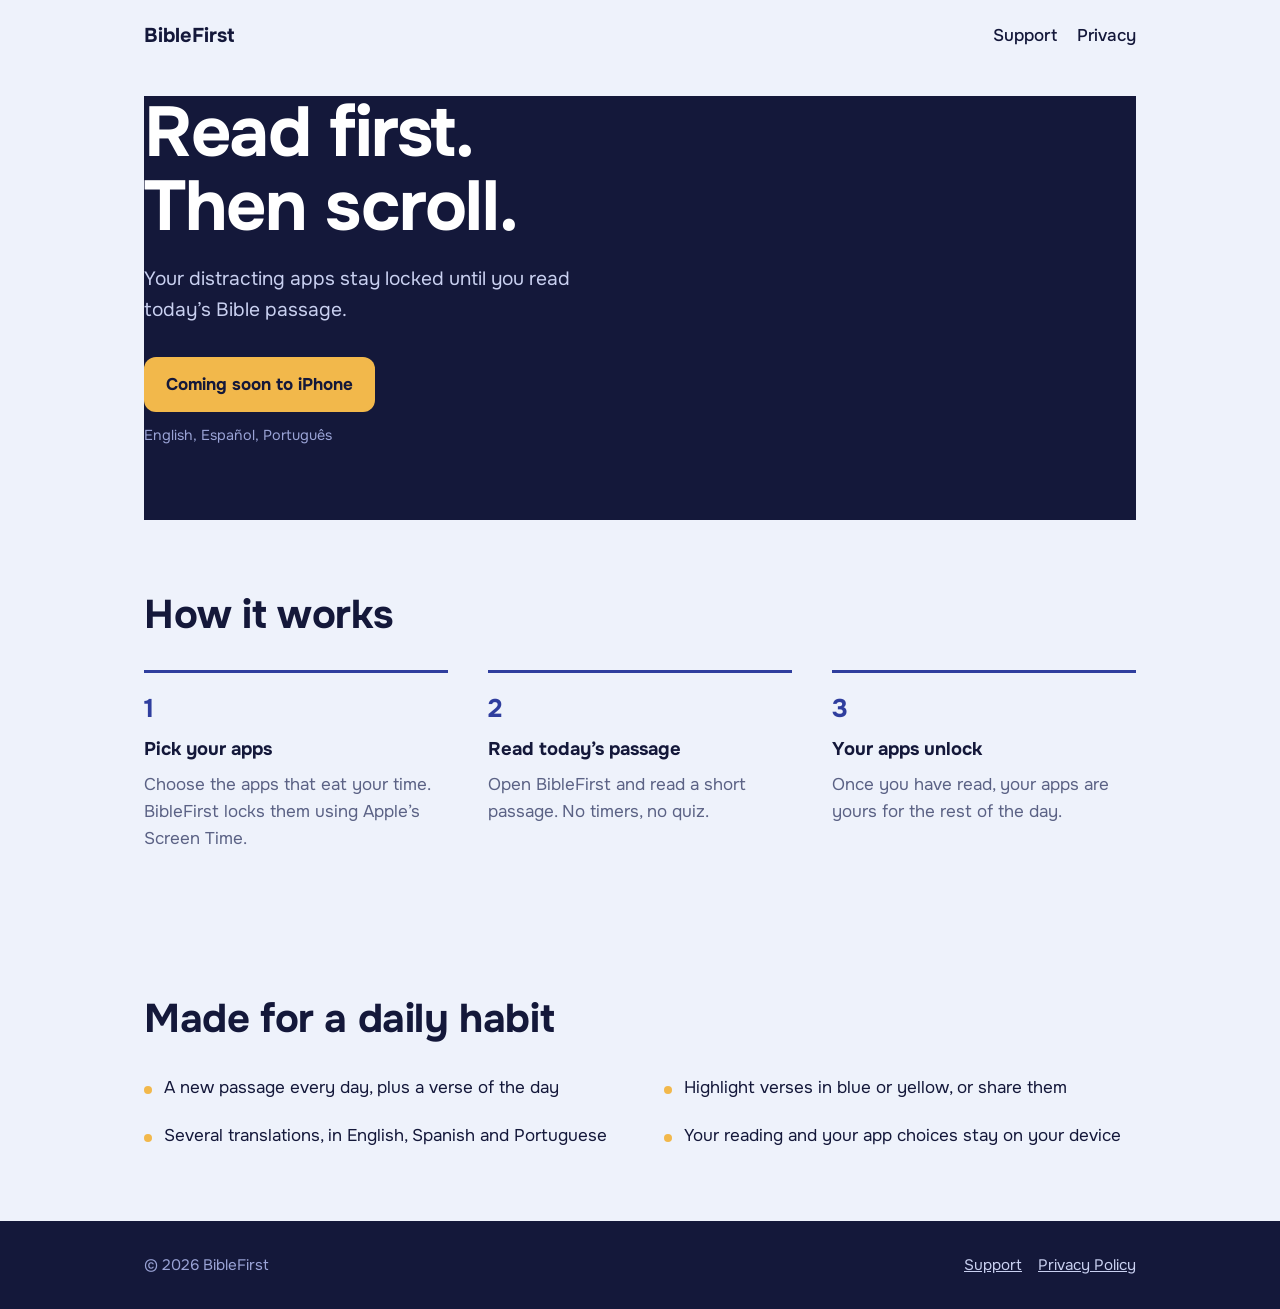
==== index.html @ b385f543 "Update index.html" ====
<!doctype html>
<html lang="en">
<head>
<meta charset="utf-8">
<meta name="viewport" content="width=device-width, initial-scale=1">
<title>BibleFirst – Read the Bible before you scroll</title>
<meta name="description" content="BibleFirst locks your distracting apps until you read a short Bible passage each day.">
<link rel="preconnect" href="https://fonts.googleapis.com">
<link rel="preconnect" href="https://fonts.gstatic.com" crossorigin>
<link href="https://fonts.googleapis.com/css2?family=Onest:wght@400;500;700&display=swap" rel="stylesheet">
<link rel="stylesheet" href="style.css">
</head>
<body>
<div class="wrap">
  <header class="site">
    <a class="brand" href="/">BibleFirst</a>
    <nav><a href="support.html">Support</a><a href="privacy.html">Privacy</a></nav>
  </header>

  <section class="hero">
    <h1>Read first.<br>Then scroll.</h1>
    <p class="lead">Your distracting apps stay locked until you read today’s Bible passage.</p>
    <!-- Replace href and text with your App Store link once the app is live -->
    <a class="badge" href="#" aria-disabled="true">Coming soon to iPhone</a>
    <span class="note">English, Español, Português</span>
  </section>
</div>

<main>
<section class="block"><div class="wrap">
  <h2>How it works</h2>
  <ol class="steps">
    <li><h3>Pick your apps</h3><p>Choose the apps that eat your time. BibleFirst locks them using Apple’s Screen Time.</p></li>
    <li><h3>Read today’s passage</h3><p>Open BibleFirst and read a short passage. No timers, no quiz.</p></li>
    <li><h3>Your apps unlock</h3><p>Once you have read, your apps are yours for the rest of the day.</p></li>
  </ol>
</div></section>

<section class="block"><div class="wrap">
  <h2>Made for a daily habit</h2>
  <ul class="facts">
    <li>A new passage every day, plus a verse of the day</li>
    <li>Highlight verses in blue or yellow, or share them</li>
    <li>Several translations, in English, Spanish and Portuguese</li>
    <li>Your reading and your app choices stay on your device</li>
  </ul>
</div></section>
</main>

<footer class="site"><div class="wrap">
  <span>© 2026 BibleFirst</span>
  <span><a href="support.html">Support</a><a href="privacy.html">Privacy Policy</a></span>
</div></footer>
</body>
</html>
---- style.css ----
:root{
  --ink:#14183a; --indigo:#2f3e9e; --sky:#eef2fb; --gold:#f2b84b; --white:#fff; --muted:#5b6285;
  --serif:"Onest", system-ui, -apple-system, "Segoe UI", Roboto, sans-serif;
  --sans:"Onest", system-ui, -apple-system, "Segoe UI", Roboto, sans-serif;
}
*{box-sizing:border-box}
html{scroll-behavior:smooth}
body{margin:0;font-family:var(--sans);color:var(--ink);background:var(--sky);line-height:1.6;font-size:17px}
a{color:var(--indigo)}
a:focus-visible,button:focus-visible{outline:3px solid var(--gold);outline-offset:3px}
.wrap{max-width:1040px;margin:0 auto;padding:0 24px}
header.site{display:flex;justify-content:space-between;align-items:center;padding:20px 0}
.brand{font-family:var(--serif);font-weight:700;font-size:1.25rem;color:inherit;text-decoration:none}
nav a{margin-left:20px;color:inherit;text-decoration:none;font-weight:500}
nav a:hover{text-decoration:underline}

.hero{background:var(--ink);color:var(--white);padding-bottom:72px}
.hero .wrap{display:grid;grid-template-columns:1.1fr .9fr;gap:48px;align-items:center}
.hero h1{font-family:var(--serif);font-weight:700;font-size:clamp(2.6rem,6vw,4.4rem);line-height:1.05;margin:24px 0 20px;letter-spacing:-.02em}
.hero p.lead{font-size:1.2rem;color:#c9d0f0;max-width:34ch;margin:0 0 32px}
.badge{display:inline-block;background:var(--gold);color:var(--ink);font-weight:700;padding:14px 22px;border-radius:12px;text-decoration:none}
.badge[aria-disabled="true"]{cursor:default}
.note{display:block;margin-top:12px;color:#9aa3d6;font-size:.9rem}

.phone{justify-self:center;width:270px;border-radius:40px;background:#0b0e26;border:2px solid #343c78;padding:22px 18px 26px;box-shadow:0 30px 60px rgba(0,0,0,.4)}
.phone .time{text-align:center;font-weight:700;font-size:2.4rem;margin:6px 0 2px}
.phone .sub{text-align:center;color:#9aa3d6;font-size:.8rem;margin-bottom:18px}
.verse{background:var(--sky);color:var(--ink);border-radius:18px;padding:16px;font-family:var(--serif);font-size:.95rem;line-height:1.45}
.verse small{display:block;margin-top:8px;font-family:var(--sans);color:var(--muted);font-size:.78rem}
.grid{display:grid;grid-template-columns:repeat(4,1fr);gap:12px;margin-top:20px}
.app{aspect-ratio:1;border-radius:14px;background:#232a63;display:grid;place-items:center;opacity:.55}
.app svg{width:18px;height:18px;fill:var(--gold)}

section.block{padding:72px 0}
section.block h2{font-family:var(--serif);font-size:clamp(1.8rem,4vw,2.5rem);line-height:1.15;margin:0 0 32px;letter-spacing:-.01em}
.steps{display:grid;grid-template-columns:repeat(3,1fr);gap:40px;list-style:none;padding:0;margin:0;counter-reset:s}
.steps li{counter-increment:s;border-top:3px solid var(--indigo);padding-top:16px}
.steps li::before{content:counter(s);font-family:var(--serif);font-weight:700;font-size:1.6rem;color:var(--indigo)}
.steps h3{margin:6px 0 6px;font-size:1.15rem}
.steps p{margin:0;color:var(--muted)}
.facts{display:grid;grid-template-columns:repeat(2,1fr);gap:20px 48px;margin:0;padding:0;list-style:none}
.facts li{padding-left:20px;position:relative}
.facts li::before{content:"";position:absolute;left:0;top:.7em;width:8px;height:8px;border-radius:50%;background:var(--gold)}

footer.site{background:var(--ink);color:#9aa3d6;padding:32px 0;font-size:.95rem}
footer.site .wrap{display:flex;justify-content:space-between;flex-wrap:wrap;gap:12px}
footer.site a{color:#c9d0f0;margin-left:16px}

.doc{background:var(--white);margin:24px auto 64px;max-width:760px;padding:40px 32px;border-radius:12px}
.doc h1{font-family:var(--serif);margin-top:0}
.doc h2{font-family:var(--serif);margin-top:32px}

@media (max-width:760px){
  .hero .wrap{grid-template-columns:1fr}
  .steps,.facts{grid-template-columns:1fr}
  nav a{margin-left:14px}
}
@media (prefers-reduced-motion:reduce){html{scroll-behavior:auto}}
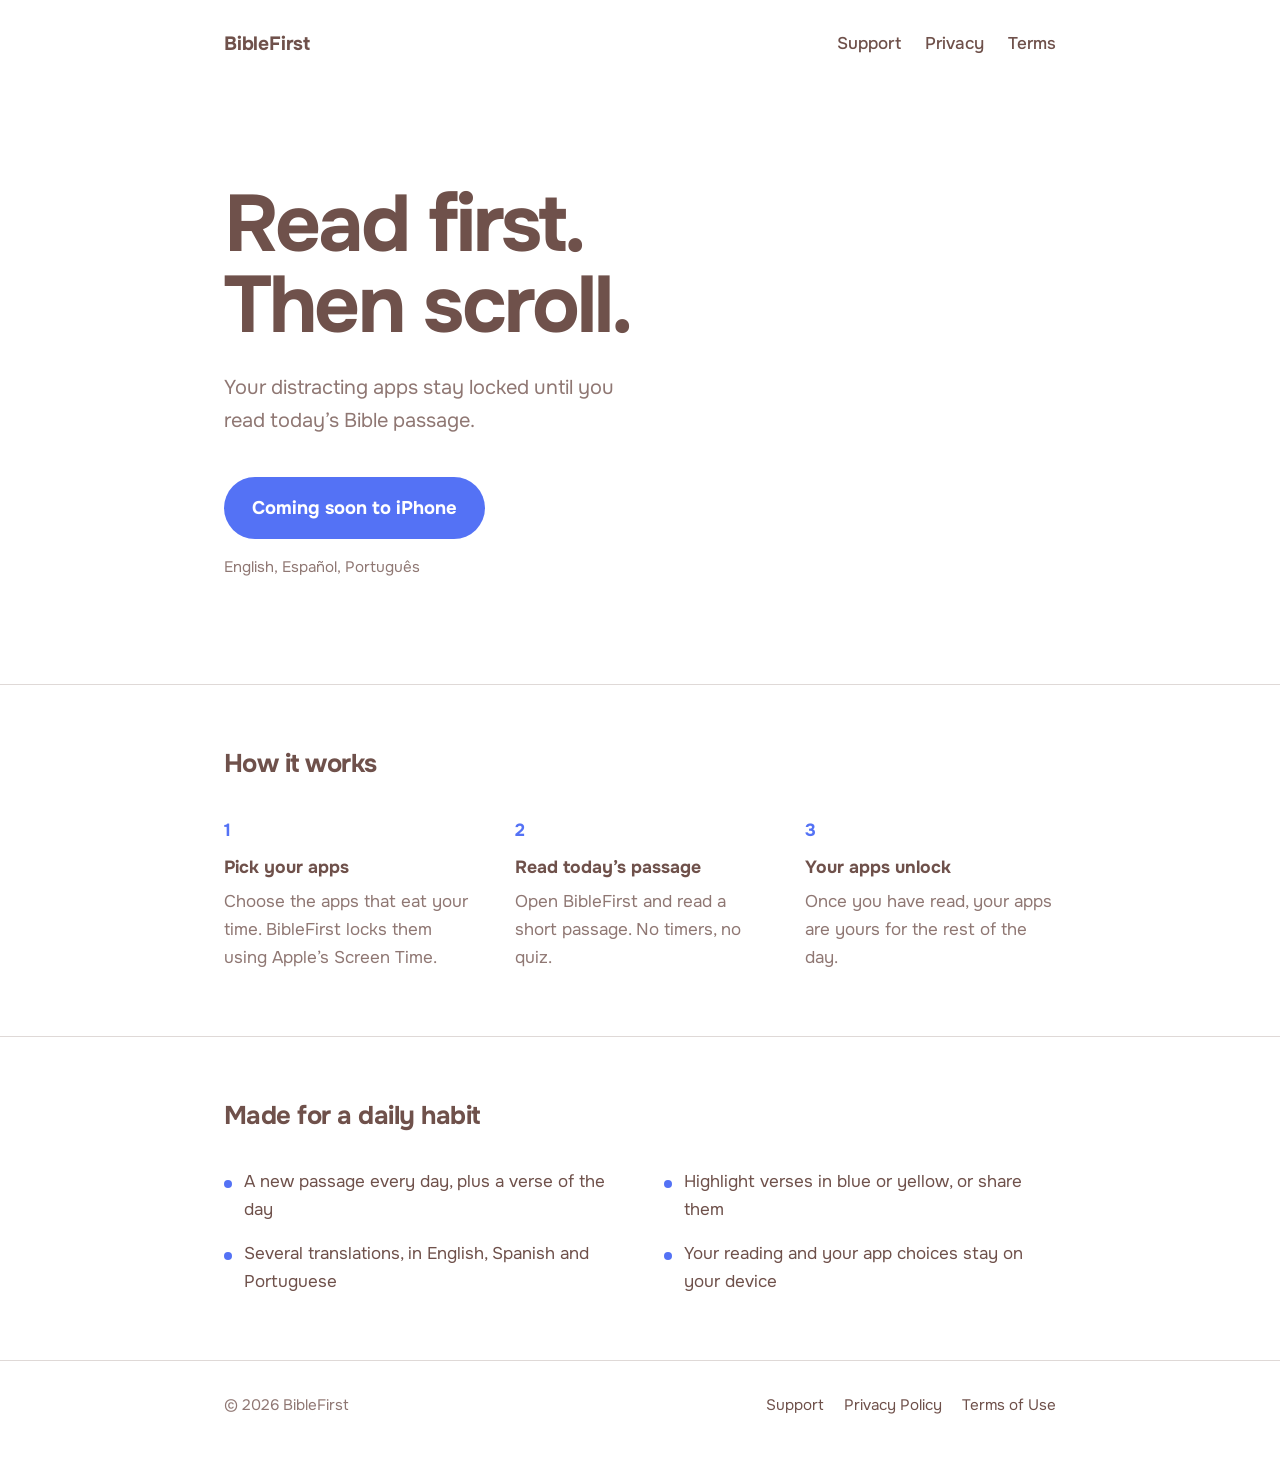
==== commit 15ebe87e: "Update index.html" ====
--- a/index.html
+++ b/index.html
@@ -14,7 +14,7 @@
 <div class="wrap">
   <header class="site">
     <a class="brand" href="/">BibleFirst</a>
-    <nav><a href="support.html">Support</a><a href="privacy.html">Privacy</a></nav>
+    <nav><a href="support.html">Support</a><a href="privacy.html">Privacy</a><a href="https://www.apple.com/legal/internet-services/itunes/dev/stdeula/" target="_blank" rel="noopener">Terms</a></nav>
   </header>
 
   <section class="hero">
@@ -49,7 +49,7 @@
 
 <footer class="site"><div class="wrap">
   <span>© 2026 BibleFirst</span>
-  <span><a href="support.html">Support</a><a href="privacy.html">Privacy Policy</a></span>
+  <span><a href="support.html">Support</a><a href="privacy.html">Privacy Policy</a><a href="https://www.apple.com/legal/internet-services/itunes/dev/stdeula/" target="_blank" rel="noopener">Terms of Use</a></span>
 </div></footer>
 </body>
 </html>
--- a/style.css
+++ b/style.css
@@ -1,58 +1,50 @@
 :root{
-  --ink:#14183a; --indigo:#2f3e9e; --sky:#eef2fb; --gold:#f2b84b; --white:#fff; --muted:#5b6285;
-  --serif:"Onest", system-ui, -apple-system, "Segoe UI", Roboto, sans-serif;
-  --sans:"Onest", system-ui, -apple-system, "Segoe UI", Roboto, sans-serif;
+  --brown:#6f514b; --blue:#5472f5; --white:#fff;
+  --brown-soft:rgba(111,81,75,.78); --line:rgba(111,81,75,.22);
+  --font:"Onest", system-ui, -apple-system, "Segoe UI", Roboto, sans-serif;
 }
 *{box-sizing:border-box}
 html{scroll-behavior:smooth}
-body{margin:0;font-family:var(--sans);color:var(--ink);background:var(--sky);line-height:1.6;font-size:17px}
-a{color:var(--indigo)}
-a:focus-visible,button:focus-visible{outline:3px solid var(--gold);outline-offset:3px}
-.wrap{max-width:1040px;margin:0 auto;padding:0 24px}
-header.site{display:flex;justify-content:space-between;align-items:center;padding:20px 0}
-.brand{font-family:var(--serif);font-weight:700;font-size:1.25rem;color:inherit;text-decoration:none}
-nav a{margin-left:20px;color:inherit;text-decoration:none;font-weight:500}
-nav a:hover{text-decoration:underline}
+body{margin:0;font-family:var(--font);color:var(--brown);background:var(--white);line-height:1.65;font-size:17px}
+a{color:var(--blue)}
+a:focus-visible{outline:3px solid var(--blue);outline-offset:3px}
+.wrap{max-width:880px;margin:0 auto;padding:0 24px}
 
-.hero{background:var(--ink);color:var(--white);padding-bottom:72px}
-.hero .wrap{display:grid;grid-template-columns:1.1fr .9fr;gap:48px;align-items:center}
-.hero h1{font-family:var(--serif);font-weight:700;font-size:clamp(2.6rem,6vw,4.4rem);line-height:1.05;margin:24px 0 20px;letter-spacing:-.02em}
-.hero p.lead{font-size:1.2rem;color:#c9d0f0;max-width:34ch;margin:0 0 32px}
-.badge{display:inline-block;background:var(--gold);color:var(--ink);font-weight:700;padding:14px 22px;border-radius:12px;text-decoration:none}
+header.site{display:flex;justify-content:space-between;align-items:center;padding:28px 0}
+.brand{font-weight:700;font-size:1.2rem;color:var(--brown);text-decoration:none;letter-spacing:-.01em}
+nav a{margin-left:24px;color:var(--brown);text-decoration:none;font-weight:500}
+nav a:hover{color:var(--blue)}
+
+.hero{padding:96px 0 104px}
+.hero h1{font-size:clamp(2.8rem,8vw,5rem);line-height:1.02;letter-spacing:-.035em;margin:0 0 24px;font-weight:700}
+.hero p.lead{font-size:1.25rem;color:var(--brown-soft);max-width:30ch;margin:0 0 40px}
+.badge{display:inline-block;background:var(--blue);color:var(--white);font-weight:700;font-size:1.15rem;padding:16px 28px;border-radius:999px;text-decoration:none}
 .badge[aria-disabled="true"]{cursor:default}
-.note{display:block;margin-top:12px;color:#9aa3d6;font-size:.9rem}
+.note{display:block;margin-top:16px;color:var(--brown-soft);font-size:.95rem}
 
-.phone{justify-self:center;width:270px;border-radius:40px;background:#0b0e26;border:2px solid #343c78;padding:22px 18px 26px;box-shadow:0 30px 60px rgba(0,0,0,.4)}
-.phone .time{text-align:center;font-weight:700;font-size:2.4rem;margin:6px 0 2px}
-.phone .sub{text-align:center;color:#9aa3d6;font-size:.8rem;margin-bottom:18px}
-.verse{background:var(--sky);color:var(--ink);border-radius:18px;padding:16px;font-family:var(--serif);font-size:.95rem;line-height:1.45}
-.verse small{display:block;margin-top:8px;font-family:var(--sans);color:var(--muted);font-size:.78rem}
-.grid{display:grid;grid-template-columns:repeat(4,1fr);gap:12px;margin-top:20px}
-.app{aspect-ratio:1;border-radius:14px;background:#232a63;display:grid;place-items:center;opacity:.55}
-.app svg{width:18px;height:18px;fill:var(--gold)}
+section.block{padding:64px 0;border-top:1px solid var(--line)}
+section.block h2{font-size:1.6rem;line-height:1.2;margin:0 0 36px;letter-spacing:-.02em}
+.steps{display:grid;grid-template-columns:repeat(3,1fr);gap:40px;list-style:none;padding:0;margin:0;counter-reset:s}
+.steps li{counter-increment:s}
+.steps li::before{content:counter(s);display:block;font-weight:700;font-size:1.1rem;color:var(--blue);margin-bottom:8px}
+.steps h3{margin:0 0 6px;font-size:1.1rem}
+.steps p{margin:0;color:var(--brown-soft)}
+.facts{display:grid;grid-template-columns:repeat(2,1fr);gap:16px 48px;margin:0;padding:0;list-style:none}
+.facts li{padding-left:20px;position:relative}
+.facts li::before{content:"";position:absolute;left:0;top:.72em;width:8px;height:8px;border-radius:50%;background:var(--blue)}
 
-section.block{padding:72px 0}
-section.block h2{font-family:var(--serif);font-size:clamp(1.8rem,4vw,2.5rem);line-height:1.15;margin:0 0 32px;letter-spacing:-.01em}
-.steps{display:grid;grid-template-columns:repeat(3,1fr);gap:40px;list-style:none;padding:0;margin:0;counter-reset:s}
-.steps li{counter-increment:s;border-top:3px solid var(--indigo);padding-top:16px}
-.steps li::before{content:counter(s);font-family:var(--serif);font-weight:700;font-size:1.6rem;color:var(--indigo)}
-.steps h3{margin:6px 0 6px;font-size:1.15rem}
-.steps p{margin:0;color:var(--muted)}
-.facts{display:grid;grid-template-columns:repeat(2,1fr);gap:20px 48px;margin:0;padding:0;list-style:none}
-.facts li{padding-left:20px;position:relative}
-.facts li::before{content:"";position:absolute;left:0;top:.7em;width:8px;height:8px;border-radius:50%;background:var(--gold)}
+footer.site{border-top:1px solid var(--line);padding:32px 0 48px;color:var(--brown-soft);font-size:.95rem}
+footer.site .wrap{display:flex;justify-content:space-between;flex-wrap:wrap;gap:12px}
+footer.site a{color:var(--brown);margin-left:20px;text-decoration:none}
+footer.site a:hover{color:var(--blue)}
 
-footer.site{background:var(--ink);color:#9aa3d6;padding:32px 0;font-size:.95rem}
-footer.site .wrap{display:flex;justify-content:space-between;flex-wrap:wrap;gap:12px}
-footer.site a{color:#c9d0f0;margin-left:16px}
-
-.doc{background:var(--white);margin:24px auto 64px;max-width:760px;padding:40px 32px;border-radius:12px}
-.doc h1{font-family:var(--serif);margin-top:0}
-.doc h2{font-family:var(--serif);margin-top:32px}
+.doc{max-width:680px;margin:24px auto 80px;padding:0 24px}
+.doc h1{font-size:2.2rem;letter-spacing:-.025em;margin-top:24px}
+.doc h2{font-size:1.2rem;margin-top:36px}
 
 @media (max-width:760px){
-  .hero .wrap{grid-template-columns:1fr}
+  .hero{padding:56px 0 64px}
   .steps,.facts{grid-template-columns:1fr}
-  nav a{margin-left:14px}
+  nav a{margin-left:16px}
 }
 @media (prefers-reduced-motion:reduce){html{scroll-behavior:auto}}
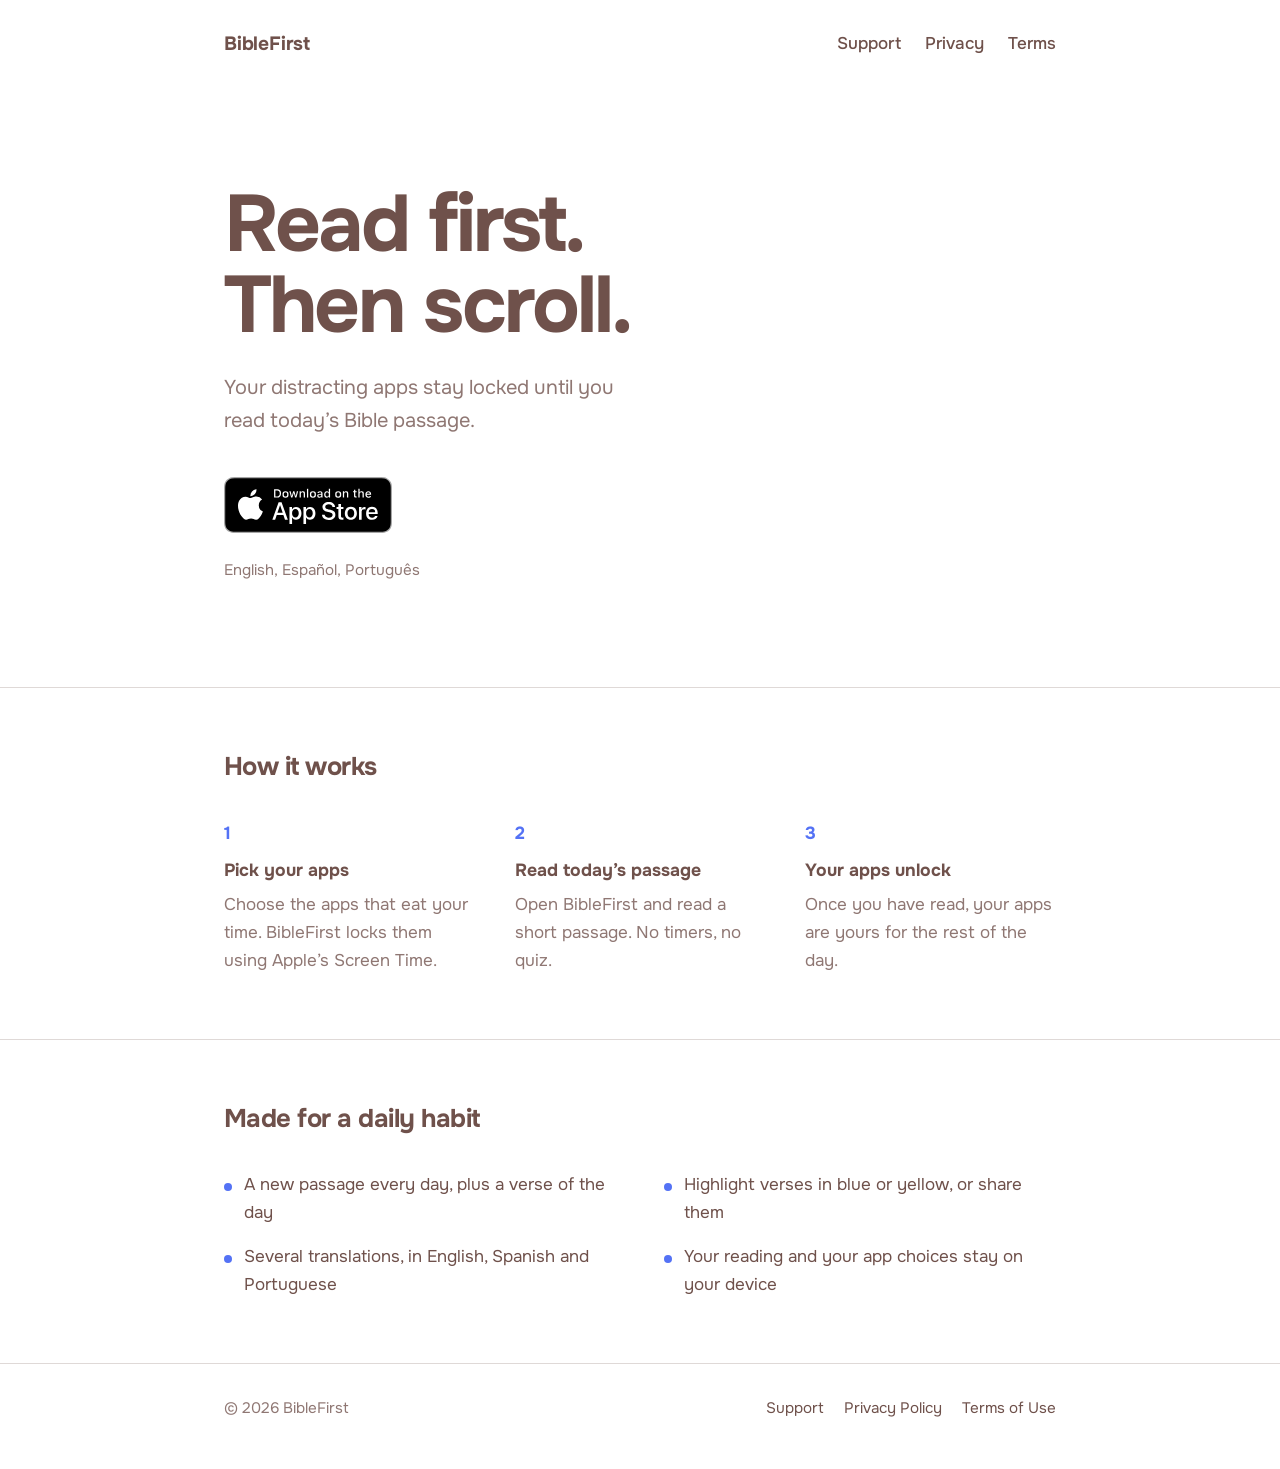
==== commit a1ffa219: "Update index.html" ====
--- a/index.html
+++ b/index.html
@@ -21,7 +21,7 @@
     <h1>Read first.<br>Then scroll.</h1>
     <p class="lead">Your distracting apps stay locked until you read today’s Bible passage.</p>
     <!-- Replace href and text with your App Store link once the app is live -->
-    <a class="badge" href="#" aria-disabled="true">Coming soon to iPhone</a>
+    <a href="PASTE-YOUR-APP-STORE-LINK-HERE"><img src="app-store-badge.svg" alt="Download on the App Store" height="56"></a>
     <span class="note">English, Español, Português</span>
   </section>
 </div>
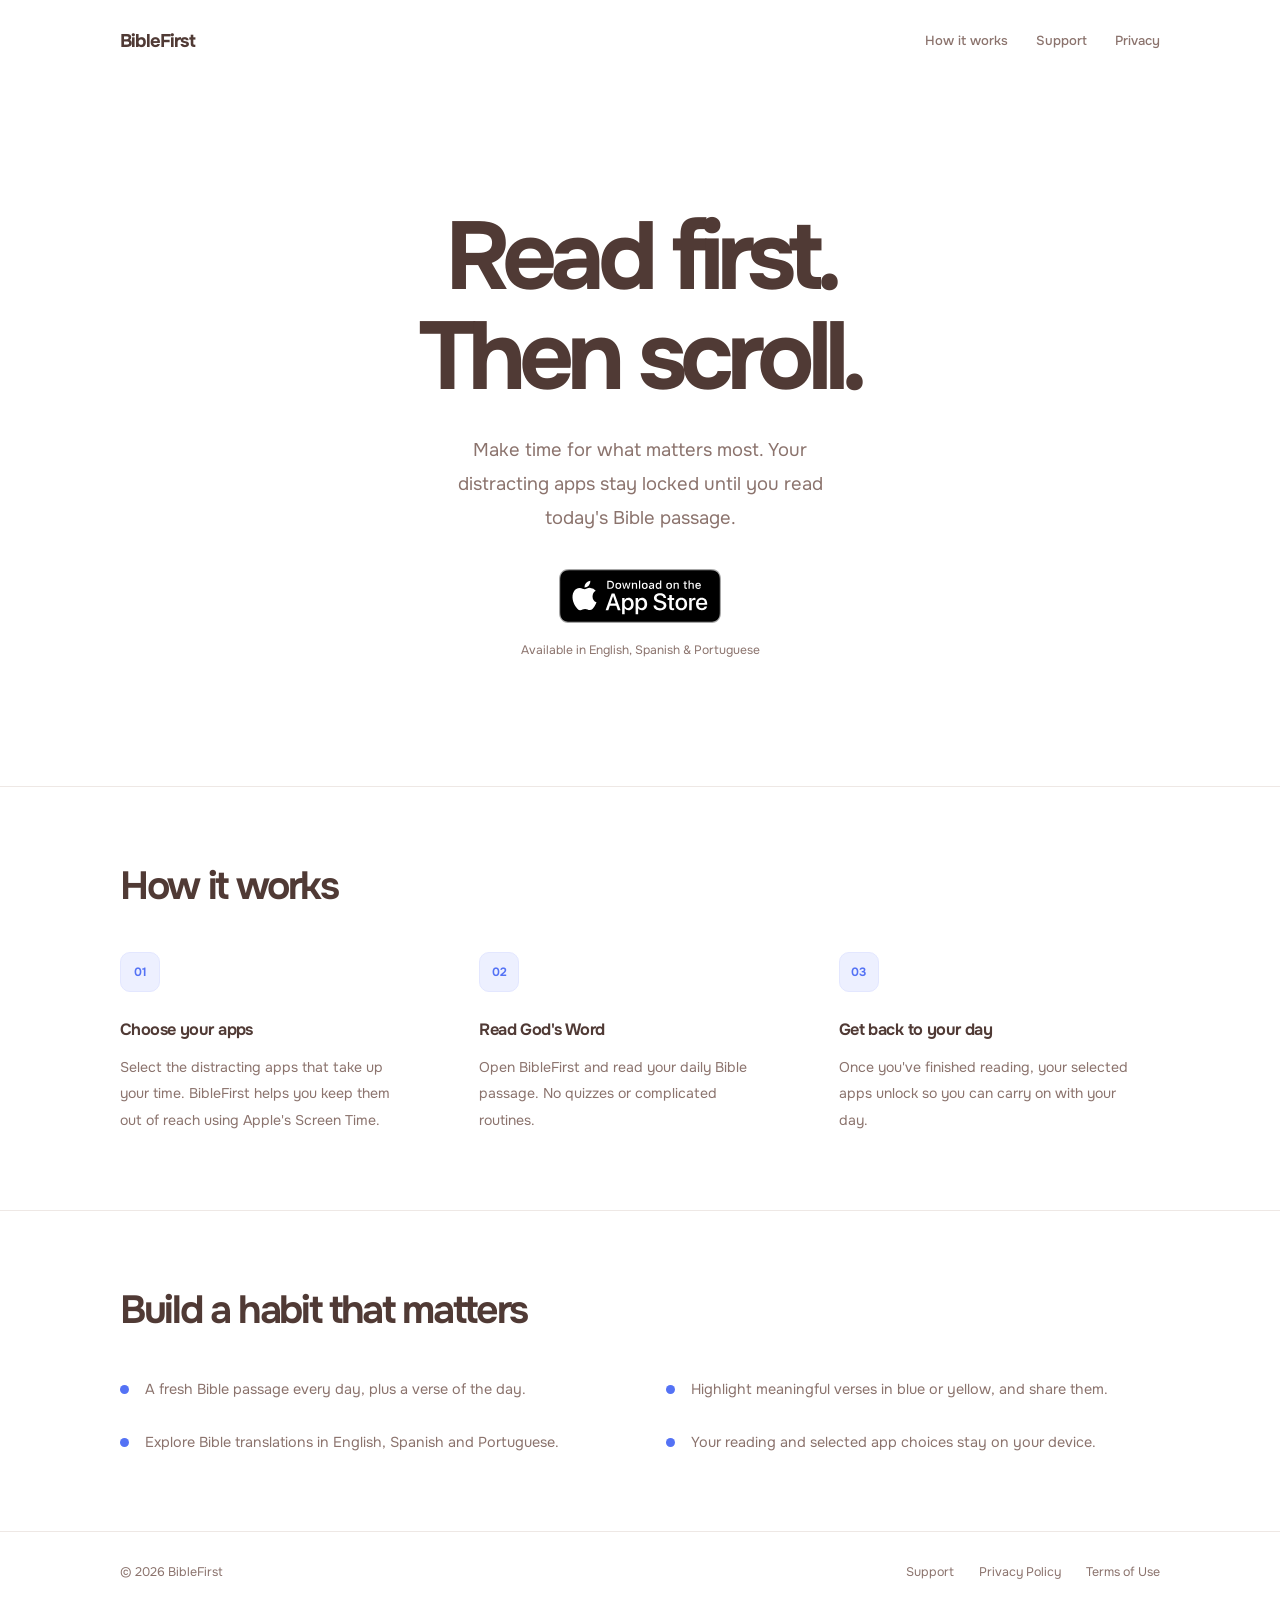
==== commit 21c91c7a: "Update index.html" ====
--- a/index.html
+++ b/index.html
@@ -1,55 +1,148 @@
+
 <!doctype html>
 <html lang="en">
 <head>
-<meta charset="utf-8">
-<meta name="viewport" content="width=device-width, initial-scale=1">
-<title>BibleFirst – Read the Bible before you scroll</title>
-<meta name="description" content="BibleFirst locks your distracting apps until you read a short Bible passage each day.">
-<link rel="preconnect" href="https://fonts.googleapis.com">
-<link rel="preconnect" href="https://fonts.gstatic.com" crossorigin>
-<link href="https://fonts.googleapis.com/css2?family=Onest:wght@400;500;700&display=swap" rel="stylesheet">
-<link rel="stylesheet" href="style.css">
+  <meta charset="utf-8">
+  <meta name="viewport" content="width=device-width, initial-scale=1">
+
+  <title>BibleFirst — Read the Bible before you scroll</title>
+  <meta
+    name="description"
+    content="Make room for God's Word. BibleFirst keeps your distracting apps locked until you read your daily Bible passage."
+  >
+  <meta name="theme-color" content="#ffffff">
+
+  <link rel="preconnect" href="https://fonts.googleapis.com">
+  <link rel="preconnect" href="https://fonts.gstatic.com" crossorigin>
+  <link
+    href="https://fonts.googleapis.com/css2?family=Onest:wght@400;500;600;700&display=swap"
+    rel="stylesheet"
+  >
+
+  <link rel="stylesheet" href="style.css">
 </head>
+
 <body>
-<div class="wrap">
-  <header class="site">
-    <a class="brand" href="/">BibleFirst</a>
-    <nav><a href="support.html">Support</a><a href="privacy.html">Privacy</a><a href="https://www.apple.com/legal/internet-services/itunes/dev/stdeula/" target="_blank" rel="noopener">Terms</a></nav>
-  </header>
+  <div class="wrap">
+    <header class="site">
+      <a class="brand" href="/" aria-label="BibleFirst home">
+        BibleFirst
+      </a>
 
-  <section class="hero">
-    <h1>Read first.<br>Then scroll.</h1>
-    <p class="lead">Your distracting apps stay locked until you read today’s Bible passage.</p>
-    <!-- Replace href and text with your App Store link once the app is live -->
-    <a href="PASTE-YOUR-APP-STORE-LINK-HERE"><img src="app-store-badge.svg" alt="Download on the App Store" height="56"></a>
-    <span class="note">English, Español, Português</span>
-  </section>
-</div>
+      <nav aria-label="Main navigation">
+        <a href="#how-it-works">How it works</a>
+        <a href="support.html">Support</a>
+        <a href="privacy.html">Privacy</a>
+      </nav>
+    </header>
 
-<main>
-<section class="block"><div class="wrap">
-  <h2>How it works</h2>
-  <ol class="steps">
-    <li><h3>Pick your apps</h3><p>Choose the apps that eat your time. BibleFirst locks them using Apple’s Screen Time.</p></li>
-    <li><h3>Read today’s passage</h3><p>Open BibleFirst and read a short passage. No timers, no quiz.</p></li>
-    <li><h3>Your apps unlock</h3><p>Once you have read, your apps are yours for the rest of the day.</p></li>
-  </ol>
-</div></section>
+    <section class="hero">
+      <h1>
+        Read first.<br>
+        Then scroll.
+      </h1>
 
-<section class="block"><div class="wrap">
-  <h2>Made for a daily habit</h2>
-  <ul class="facts">
-    <li>A new passage every day, plus a verse of the day</li>
-    <li>Highlight verses in blue or yellow, or share them</li>
-    <li>Several translations, in English, Spanish and Portuguese</li>
-    <li>Your reading and your app choices stay on your device</li>
-  </ul>
-</div></section>
-</main>
+      <p class="lead">
+        Make time for what matters most.
+        Your distracting apps stay locked until you read
+        today's Bible passage.
+      </p>
 
-<footer class="site"><div class="wrap">
-  <span>© 2026 BibleFirst</span>
-  <span><a href="support.html">Support</a><a href="privacy.html">Privacy Policy</a><a href="https://www.apple.com/legal/internet-services/itunes/dev/stdeula/" target="_blank" rel="noopener">Terms of Use</a></span>
-</div></footer>
+      <div class="hero-actions">
+        <a
+          class="app-store-link"
+          href="PASTE-YOUR-APP-STORE-LINK-HERE"
+          aria-label="Download BibleFirst on the App Store"
+        >
+          <img
+            src="app-store-badge.svg"
+            alt="Download on the App Store"
+            width="162"
+          >
+        </a>
+      </div>
+
+      <span class="note">
+        Available in English, Spanish &amp; Portuguese
+      </span>
+    </section>
+  </div>
+
+  <main>
+    <section class="block" id="how-it-works">
+      <div class="wrap">
+        <h2>How it works</h2>
+
+        <ol class="steps">
+          <li>
+            <h3>Choose your apps</h3>
+            <p>
+              Select the distracting apps that take up your time.
+              BibleFirst helps you keep them out of reach using
+              Apple's Screen Time.
+            </p>
+          </li>
+
+          <li>
+            <h3>Read God's Word</h3>
+            <p>
+              Open BibleFirst and read your daily Bible passage.
+              No quizzes or complicated routines.
+            </p>
+          </li>
+
+          <li>
+            <h3>Get back to your day</h3>
+            <p>
+              Once you've finished reading, your selected apps
+              unlock so you can carry on with your day.
+            </p>
+          </li>
+        </ol>
+      </div>
+    </section>
+
+    <section class="block">
+      <div class="wrap">
+        <h2>Build a habit that matters</h2>
+
+        <ul class="facts">
+          <li>
+            A fresh Bible passage every day, plus a verse of the day.
+          </li>
+
+          <li>
+            Highlight meaningful verses in blue or yellow, and share them.
+          </li>
+
+          <li>
+            Explore Bible translations in English, Spanish and Portuguese.
+          </li>
+
+          <li>
+            Your reading and selected app choices stay on your device.
+          </li>
+        </ul>
+      </div>
+    </section>
+  </main>
+
+  <footer class="site">
+    <div class="wrap">
+      <span>© 2026 BibleFirst</span>
+
+      <span>
+        <a href="support.html">Support</a>
+        <a href="privacy.html">Privacy Policy</a>
+        <a
+          href="https://www.apple.com/legal/internet-services/itunes/dev/stdeula/"
+          target="_blank"
+          rel="noopener noreferrer"
+        >
+          Terms of Use
+        </a>
+      </span>
+    </div>
+  </footer>
 </body>
 </html>
--- a/style.css
+++ b/style.css
@@ -1,50 +1,486 @@
-:root{
-  --brown:#6f514b; --blue:#5472f5; --white:#fff;
-  --brown-soft:rgba(111,81,75,.78); --line:rgba(111,81,75,.22);
-  --font:"Onest", system-ui, -apple-system, "Segoe UI", Roboto, sans-serif;
-}
-*{box-sizing:border-box}
-html{scroll-behavior:smooth}
-body{margin:0;font-family:var(--font);color:var(--brown);background:var(--white);line-height:1.65;font-size:17px}
-a{color:var(--blue)}
-a:focus-visible{outline:3px solid var(--blue);outline-offset:3px}
-.wrap{max-width:880px;margin:0 auto;padding:0 24px}
-
-header.site{display:flex;justify-content:space-between;align-items:center;padding:28px 0}
-.brand{font-weight:700;font-size:1.2rem;color:var(--brown);text-decoration:none;letter-spacing:-.01em}
-nav a{margin-left:24px;color:var(--brown);text-decoration:none;font-weight:500}
-nav a:hover{color:var(--blue)}
-
-.hero{padding:96px 0 104px}
-.hero h1{font-size:clamp(2.8rem,8vw,5rem);line-height:1.02;letter-spacing:-.035em;margin:0 0 24px;font-weight:700}
-.hero p.lead{font-size:1.25rem;color:var(--brown-soft);max-width:30ch;margin:0 0 40px}
-.badge{display:inline-block;background:var(--blue);color:var(--white);font-weight:700;font-size:1.15rem;padding:16px 28px;border-radius:999px;text-decoration:none}
-.badge[aria-disabled="true"]{cursor:default}
-.note{display:block;margin-top:16px;color:var(--brown-soft);font-size:.95rem}
-
-section.block{padding:64px 0;border-top:1px solid var(--line)}
-section.block h2{font-size:1.6rem;line-height:1.2;margin:0 0 36px;letter-spacing:-.02em}
-.steps{display:grid;grid-template-columns:repeat(3,1fr);gap:40px;list-style:none;padding:0;margin:0;counter-reset:s}
-.steps li{counter-increment:s}
-.steps li::before{content:counter(s);display:block;font-weight:700;font-size:1.1rem;color:var(--blue);margin-bottom:8px}
-.steps h3{margin:0 0 6px;font-size:1.1rem}
-.steps p{margin:0;color:var(--brown-soft)}
-.facts{display:grid;grid-template-columns:repeat(2,1fr);gap:16px 48px;margin:0;padding:0;list-style:none}
-.facts li{padding-left:20px;position:relative}
-.facts li::before{content:"";position:absolute;left:0;top:.72em;width:8px;height:8px;border-radius:50%;background:var(--blue)}
-
-footer.site{border-top:1px solid var(--line);padding:32px 0 48px;color:var(--brown-soft);font-size:.95rem}
-footer.site .wrap{display:flex;justify-content:space-between;flex-wrap:wrap;gap:12px}
-footer.site a{color:var(--brown);margin-left:20px;text-decoration:none}
-footer.site a:hover{color:var(--blue)}
-
-.doc{max-width:680px;margin:24px auto 80px;padding:0 24px}
-.doc h1{font-size:2.2rem;letter-spacing:-.025em;margin-top:24px}
-.doc h2{font-size:1.2rem;margin-top:36px}
-
-@media (max-width:760px){
-  .hero{padding:56px 0 64px}
-  .steps,.facts{grid-template-columns:1fr}
-  nav a{margin-left:16px}
-}
-@media (prefers-reduced-motion:reduce){html{scroll-behavior:auto}}
+
+:root {
+  --brown: #6f514b;
+  --brown-dark: #503a35;
+  --brown-soft: #8b736d;
+  --blue: #5472f5;
+  --blue-dark: #405ce0;
+  --blue-soft: #edf0ff;
+  --white: #ffffff;
+  --paper: #fbfaf9;
+  --line: #eee8e5;
+  --font: "Onest", system-ui, -apple-system, "Segoe UI", Roboto, sans-serif;
+}
+
+* {
+  box-sizing: border-box;
+}
+
+html {
+  scroll-behavior: smooth;
+  scroll-padding-top: 32px;
+}
+
+body {
+  margin: 0;
+  font-family: var(--font);
+  color: var(--brown);
+  background: var(--white);
+  line-height: 1.7;
+  font-size: 15px;
+  -webkit-font-smoothing: antialiased;
+  text-rendering: optimizeLegibility;
+}
+
+a {
+  color: var(--blue);
+  text-decoration: none;
+  transition: color 180ms ease, background 180ms ease, border-color 180ms ease;
+}
+
+a:focus-visible {
+  outline: 2px solid var(--blue);
+  outline-offset: 4px;
+  border-radius: 3px;
+}
+
+img {
+  max-width: 100%;
+  height: auto;
+}
+
+.wrap {
+  width: min(100% - 48px, 1040px);
+  margin-inline: auto;
+}
+
+/* Header */
+
+header.site {
+  display: flex;
+  align-items: center;
+  justify-content: space-between;
+  gap: 24px;
+  padding: 26px 0;
+}
+
+.brand {
+  flex-shrink: 0;
+  color: var(--brown-dark);
+  font-size: 1.15rem;
+  font-weight: 700;
+  letter-spacing: -0.045em;
+}
+
+nav {
+  display: flex;
+  align-items: center;
+  gap: 28px;
+}
+
+nav a {
+  margin: 0;
+  color: var(--brown-soft);
+  font-size: 0.82rem;
+  font-weight: 500;
+}
+
+nav a:hover {
+  color: var(--blue);
+}
+
+/* Hero */
+
+.hero {
+  position: relative;
+  padding: 105px 0 110px;
+  text-align: center;
+}
+
+.hero h1 {
+  max-width: 850px;
+  margin: 0 auto 25px;
+  color: var(--brown-dark);
+  font-size: clamp(3.2rem, 8vw, 6rem);
+  font-weight: 700;
+  line-height: 1.04;
+  letter-spacing: -0.075em;
+}
+
+.hero h1 span {
+  color: var(--blue);
+}
+
+.hero p.lead {
+  max-width: 410px;
+  margin: 0 auto 34px;
+  color: var(--brown-soft);
+  font-size: clamp(1rem, 2vw, 1.15rem);
+  line-height: 1.85;
+}
+
+.hero-actions {
+  display: flex;
+  justify-content: center;
+  align-items: center;
+}
+
+.hero .app-store-link {
+  display: inline-flex;
+  border-radius: 8px;
+  transition: transform 180ms ease, opacity 180ms ease;
+}
+
+.hero .app-store-link:hover {
+  transform: translateY(-2px);
+  opacity: 0.88;
+}
+
+.hero .app-store-link img {
+  display: block;
+  width: 162px;
+}
+
+.badge {
+  display: inline-flex;
+  align-items: center;
+  justify-content: center;
+  min-height: 50px;
+  padding: 13px 25px;
+  border: 1px solid var(--blue);
+  border-radius: 8px;
+  background: var(--blue);
+  color: var(--white);
+  font-size: 0.9rem;
+  font-weight: 600;
+  letter-spacing: -0.015em;
+}
+
+.badge:hover {
+  border-color: var(--blue-dark);
+  background: var(--blue-dark);
+  color: var(--white);
+}
+
+.badge[aria-disabled="true"] {
+  cursor: default;
+}
+
+.note {
+  display: block;
+  margin-top: 17px;
+  color: var(--brown-soft);
+  font-size: 0.76rem;
+}
+
+/* Section foundations */
+
+section.block {
+  padding: 76px 0;
+  border-top: 1px solid var(--line);
+}
+
+section.block h2 {
+  margin: 0 0 42px;
+  color: var(--brown-dark);
+  font-size: clamp(1.8rem, 4vw, 2.45rem);
+  font-weight: 650;
+  line-height: 1.2;
+  letter-spacing: -0.06em;
+}
+
+/* How it works */
+
+.steps {
+  display: grid;
+  grid-template-columns: repeat(3, minmax(0, 1fr));
+  gap: 38px;
+  margin: 0;
+  padding: 0;
+  list-style: none;
+  counter-reset: steps;
+}
+
+.steps li {
+  min-width: 0;
+  counter-increment: steps;
+}
+
+.steps li::before {
+  display: grid;
+  width: 38px;
+  height: 38px;
+  margin-bottom: 24px;
+  place-items: center;
+  border: 1px solid #e3e7ff;
+  border-radius: 10px;
+  background: var(--blue-soft);
+  color: var(--blue);
+  content: "0" counter(steps);
+  font-size: 0.75rem;
+  font-weight: 650;
+}
+
+.steps h3 {
+  margin: 0 0 10px;
+  color: var(--brown-dark);
+  font-size: 1.02rem;
+  font-weight: 650;
+  letter-spacing: -0.035em;
+}
+
+.steps p {
+  max-width: 290px;
+  margin: 0;
+  color: var(--brown-soft);
+  font-size: 0.88rem;
+  line-height: 1.9;
+}
+
+/* Features */
+
+.facts {
+  display: grid;
+  grid-template-columns: repeat(2, minmax(0, 1fr));
+  gap: 26px 52px;
+  margin: 0;
+  padding: 0;
+  list-style: none;
+}
+
+.facts li {
+  position: relative;
+  padding-left: 25px;
+  color: var(--brown-soft);
+  font-size: 0.9rem;
+  line-height: 1.85;
+}
+
+.facts li::before {
+  position: absolute;
+  top: 0.65em;
+  left: 0;
+  width: 9px;
+  height: 9px;
+  border-radius: 50%;
+  background: var(--blue);
+  content: "";
+}
+
+/* Footer */
+
+footer.site {
+  border-top: 1px solid var(--line);
+  padding: 30px 0 36px;
+  color: var(--brown-soft);
+  font-size: 0.78rem;
+}
+
+footer.site .wrap {
+  display: flex;
+  align-items: center;
+  justify-content: space-between;
+  flex-wrap: wrap;
+  gap: 16px 24px;
+}
+
+footer.site a {
+  margin-left: 22px;
+  color: var(--brown-soft);
+}
+
+footer.site a:hover {
+  color: var(--blue);
+}
+
+/* Support and privacy pages */
+
+.doc {
+  width: min(100% - 48px, 680px);
+  margin: 36px auto 100px;
+  padding: 0;
+}
+
+.doc h1 {
+  margin: 24px 0;
+  color: var(--brown-dark);
+  font-size: clamp(2.2rem, 6vw, 3.2rem);
+  font-weight: 700;
+  line-height: 1.15;
+  letter-spacing: -0.065em;
+}
+
+.doc h2 {
+  margin-top: 42px;
+  color: var(--brown-dark);
+  font-size: 1.2rem;
+  font-weight: 650;
+  letter-spacing: -0.035em;
+}
+
+.doc p,
+.doc li {
+  color: var(--brown-soft);
+  font-size: 0.92rem;
+  line-height: 1.9;
+}
+
+.doc a {
+  text-decoration: underline;
+  text-underline-offset: 3px;
+}
+
+/* Responsive */
+
+@media (min-width: 1200px) {
+  .hero {
+    padding-top: 125px;
+    padding-bottom: 125px;
+  }
+}
+
+@media (max-width: 760px) {
+  .wrap {
+    width: calc(100% - 40px);
+  }
+
+  header.site {
+    padding: 21px 0;
+    gap: 16px;
+  }
+
+  nav {
+    gap: 17px;
+  }
+
+  nav a {
+    font-size: 0.75rem;
+  }
+
+  .hero {
+    padding: 72px 0 76px;
+  }
+
+  .hero h1 {
+    font-size: clamp(3rem, 10vw, 4.6rem);
+    letter-spacing: -0.07em;
+  }
+
+  .hero p.lead {
+    max-width: 360px;
+    font-size: 1rem;
+  }
+
+  section.block {
+    padding: 58px 0;
+  }
+
+  section.block h2 {
+    margin-bottom: 32px;
+  }
+
+  .steps {
+    grid-template-columns: 1fr;
+    gap: 34px;
+  }
+
+  .steps li {
+    display: grid;
+    grid-template-columns: 38px 1fr;
+    column-gap: 17px;
+  }
+
+  .steps li::before {
+    grid-column: 1;
+    grid-row: 1 / span 2;
+    margin: 0;
+  }
+
+  .steps h3,
+  .steps p {
+    grid-column: 2;
+  }
+
+  .steps h3 {
+    align-self: center;
+    margin: 0 0 7px;
+  }
+
+  .steps p {
+    max-width: 440px;
+  }
+
+  .facts {
+    grid-template-columns: 1fr;
+    gap: 17px;
+  }
+
+  footer.site .wrap {
+    align-items: flex-start;
+  }
+
+  footer.site .wrap > span:last-child {
+    display: flex;
+    flex-wrap: wrap;
+    gap: 12px 20px;
+  }
+
+  footer.site a {
+    margin: 0;
+  }
+}
+
+@media (max-width: 420px) {
+  .wrap {
+    width: calc(100% - 36px);
+  }
+
+  header.site {
+    flex-wrap: wrap;
+  }
+
+  .brand {
+    font-size: 1.08rem;
+  }
+
+  nav {
+    gap: 14px;
+  }
+
+  nav a {
+    font-size: 0.72rem;
+  }
+
+  .hero {
+    padding: 62px 0 66px;
+  }
+
+  .hero h1 {
+    font-size: clamp(2.7rem, 11vw, 3.5rem);
+  }
+
+  .hero p.lead {
+    font-size: 0.94rem;
+  }
+
+  section.block h2 {
+    font-size: 1.85rem;
+  }
+
+  .doc {
+    width: calc(100% - 36px);
+    margin-top: 20px;
+  }
+}
+
+@media (prefers-reduced-motion: reduce) {
+  html {
+    scroll-behavior: auto;
+  }
+
+  *,
+  *::before,
+  *::after {
+    transition-duration: 0.01ms !important;
+  }
+}
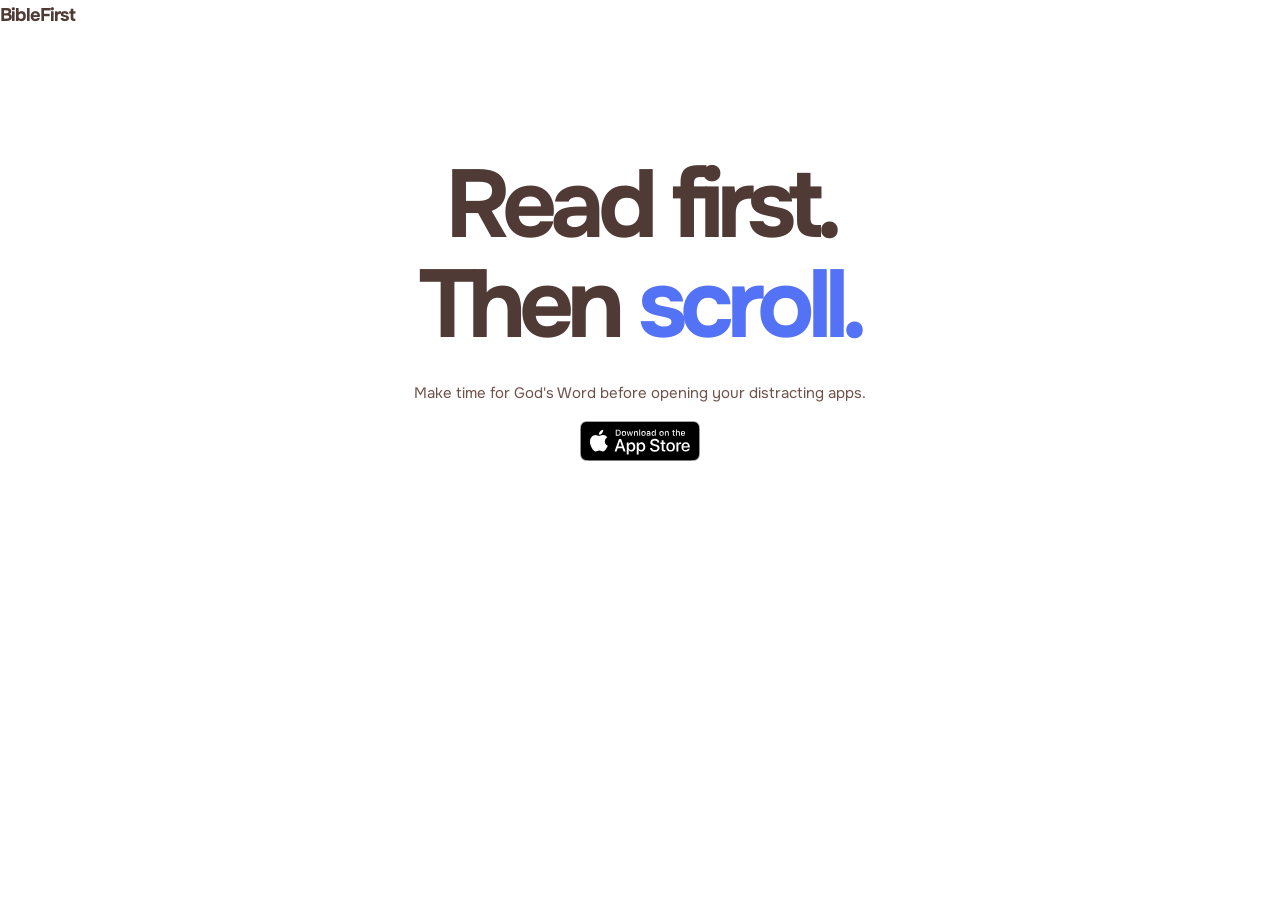
==== commit 5ea38e04: "Update index.html" ====
--- a/index.html
+++ b/index.html
@@ -5,144 +5,34 @@
   <meta charset="utf-8">
   <meta name="viewport" content="width=device-width, initial-scale=1">
 
-  <title>BibleFirst — Read the Bible before you scroll</title>
-  <meta
-    name="description"
-    content="Make room for God's Word. BibleFirst keeps your distracting apps locked until you read your daily Bible passage."
-  >
-  <meta name="theme-color" content="#ffffff">
+  <title>BibleFirst — Read first. Then scroll.</title>
+  <meta name="description" content="Make time for God's Word. Read your daily Bible passage before opening your distracting apps.">
 
   <link rel="preconnect" href="https://fonts.googleapis.com">
   <link rel="preconnect" href="https://fonts.gstatic.com" crossorigin>
-  <link
-    href="https://fonts.googleapis.com/css2?family=Onest:wght@400;500;600;700&display=swap"
-    rel="stylesheet"
-  >
-
+  <link href="https://fonts.googleapis.com/css2?family=Onest:wght@400;500;600;700;800&display=swap" rel="stylesheet">
   <link rel="stylesheet" href="style.css">
 </head>
 
 <body>
-  <div class="wrap">
-    <header class="site">
-      <a class="brand" href="/" aria-label="BibleFirst home">
-        BibleFirst
-      </a>
+  <header class="header">
+    <a class="brand" href="/" aria-label="BibleFirst home">BibleFirst</a>
+  </header>
 
-      <nav aria-label="Main navigation">
-        <a href="#how-it-works">How it works</a>
-        <a href="support.html">Support</a>
-        <a href="privacy.html">Privacy</a>
-      </nav>
-    </header>
+  <main class="hero">
+    <h1>Read first.<br>Then <span>scroll.</span></h1>
 
-    <section class="hero">
-      <h1>
-        Read first.<br>
-        Then scroll.
-      </h1>
+    <p>
+      Make time for God's Word before opening your distracting apps.
+    </p>
 
-      <p class="lead">
-        Make time for what matters most.
-        Your distracting apps stay locked until you read
-        today's Bible passage.
-      </p>
-
-      <div class="hero-actions">
-        <a
-          class="app-store-link"
-          href="PASTE-YOUR-APP-STORE-LINK-HERE"
-          aria-label="Download BibleFirst on the App Store"
-        >
-          <img
-            src="app-store-badge.svg"
-            alt="Download on the App Store"
-            width="162"
-          >
-        </a>
-      </div>
-
-      <span class="note">
-        Available in English, Spanish &amp; Portuguese
-      </span>
-    </section>
-  </div>
-
-  <main>
-    <section class="block" id="how-it-works">
-      <div class="wrap">
-        <h2>How it works</h2>
-
-        <ol class="steps">
-          <li>
-            <h3>Choose your apps</h3>
-            <p>
-              Select the distracting apps that take up your time.
-              BibleFirst helps you keep them out of reach using
-              Apple's Screen Time.
-            </p>
-          </li>
-
-          <li>
-            <h3>Read God's Word</h3>
-            <p>
-              Open BibleFirst and read your daily Bible passage.
-              No quizzes or complicated routines.
-            </p>
-          </li>
-
-          <li>
-            <h3>Get back to your day</h3>
-            <p>
-              Once you've finished reading, your selected apps
-              unlock so you can carry on with your day.
-            </p>
-          </li>
-        </ol>
-      </div>
-    </section>
-
-    <section class="block">
-      <div class="wrap">
-        <h2>Build a habit that matters</h2>
-
-        <ul class="facts">
-          <li>
-            A fresh Bible passage every day, plus a verse of the day.
-          </li>
-
-          <li>
-            Highlight meaningful verses in blue or yellow, and share them.
-          </li>
-
-          <li>
-            Explore Bible translations in English, Spanish and Portuguese.
-          </li>
-
-          <li>
-            Your reading and selected app choices stay on your device.
-          </li>
-        </ul>
-      </div>
-    </section>
+    <a
+      class="download-button"
+      href="PASTE-YOUR-APP-STORE-LINK-HERE"
+      aria-label="Download BibleFirst on the App Store"
+    >
+      <img src="app-store-badge.svg" alt="Download on the App Store">
+    </a>
   </main>
-
-  <footer class="site">
-    <div class="wrap">
-      <span>© 2026 BibleFirst</span>
-
-      <span>
-        <a href="support.html">Support</a>
-        <a href="privacy.html">Privacy Policy</a>
-        <a
-          href="https://www.apple.com/legal/internet-services/itunes/dev/stdeula/"
-          target="_blank"
-          rel="noopener noreferrer"
-        >
-          Terms of Use
-        </a>
-      </span>
-    </div>
-  </footer>
 </body>
 </html>
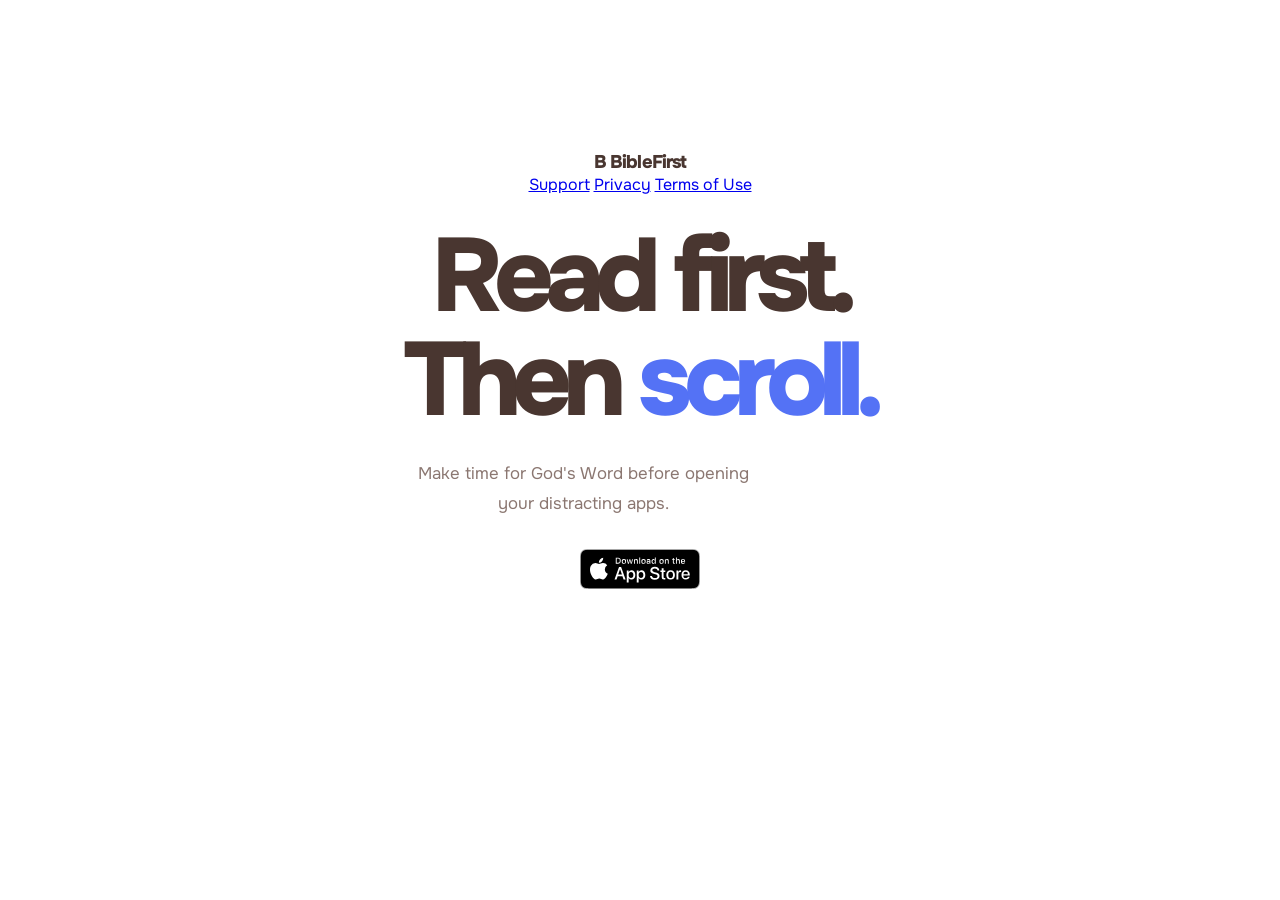
==== commit 87f17ef6: "Update index.html" ====
--- a/index.html
+++ b/index.html
@@ -4,35 +4,37 @@
 <head>
   <meta charset="utf-8">
   <meta name="viewport" content="width=device-width, initial-scale=1">
-
   <title>BibleFirst — Read first. Then scroll.</title>
-  <meta name="description" content="Make time for God's Word. Read your daily Bible passage before opening your distracting apps.">
+  <meta name="description" content="Make time for God's Word before opening your distracting apps.">
 
   <link rel="preconnect" href="https://fonts.googleapis.com">
   <link rel="preconnect" href="https://fonts.gstatic.com" crossorigin>
   <link href="https://fonts.googleapis.com/css2?family=Onest:wght@400;500;600;700;800&display=swap" rel="stylesheet">
   <link rel="stylesheet" href="style.css">
 </head>
+<body>
+  <main class="hero">
+    <header class="header">
+      <a class="brand" href="/" aria-label="BibleFirst home">
+        <span class="brand-icon">B</span>
+        <span>BibleFirst</span>
+      </a>
 
-<body>
-  <header class="header">
-    <a class="brand" href="/" aria-label="BibleFirst home">BibleFirst</a>
-  </header>
+      <nav aria-label="Main navigation">
+        <a href="support.html">Support</a>
+        <a href="privacy.html">Privacy</a>
+        <a href="https://www.apple.com/legal/internet-services/itunes/dev/stdeula/" target="_blank" rel="noopener noreferrer">Terms of Use</a>
+      </nav>
+    </header>
 
-  <main class="hero">
-    <h1>Read first.<br>Then <span>scroll.</span></h1>
+    <section class="hero-content">
+      <h1>Read first.<br>Then <span>scroll.</span></h1>
+      <p>Make time for God's Word before opening your distracting apps.</p>
 
-    <p>
-      Make time for God's Word before opening your distracting apps.
-    </p>
-
-    <a
-      class="download-button"
-      href="PASTE-YOUR-APP-STORE-LINK-HERE"
-      aria-label="Download BibleFirst on the App Store"
-    >
-      <img src="app-store-badge.svg" alt="Download on the App Store">
-    </a>
+      <a class="download" href="PASTE-YOUR-APP-STORE-LINK-HERE" aria-label="Download BibleFirst on the App Store">
+        <img src="app-store-badge.svg" alt="Download on the App Store">
+      </a>
+    </section>
   </main>
 </body>
 </html>
--- a/style.css
+++ b/style.css
@@ -1,486 +1,122 @@
 
 :root {
   --brown: #6f514b;
-  --brown-dark: #503a35;
-  --brown-soft: #8b736d;
+  --brown-dark: #493630;
+  --brown-soft: #8b7771;
   --blue: #5472f5;
-  --blue-dark: #405ce0;
-  --blue-soft: #edf0ff;
   --white: #ffffff;
-  --paper: #fbfaf9;
-  --line: #eee8e5;
-  --font: "Onest", system-ui, -apple-system, "Segoe UI", Roboto, sans-serif;
+  --font: "Onest", system-ui, -apple-system, "Segoe UI", sans-serif;
 }
 
 * {
   box-sizing: border-box;
 }
 
-html {
-  scroll-behavior: smooth;
-  scroll-padding-top: 32px;
+body {
+  min-height: 100vh;
+  margin: 0;
+  padding: 0 24px;
+  background: var(--white);
+  color: var(--brown-dark);
+  font-family: var(--font);
+  -webkit-font-smoothing: antialiased;
 }
 
-body {
-  margin: 0;
-  font-family: var(--font);
-  color: var(--brown);
-  background: var(--white);
-  line-height: 1.7;
-  font-size: 15px;
-  -webkit-font-smoothing: antialiased;
-  text-rendering: optimizeLegibility;
-}
-
-a {
-  color: var(--blue);
-  text-decoration: none;
-  transition: color 180ms ease, background 180ms ease, border-color 180ms ease;
-}
-
-a:focus-visible {
-  outline: 2px solid var(--blue);
-  outline-offset: 4px;
-  border-radius: 3px;
-}
-
-img {
-  max-width: 100%;
-  height: auto;
-}
-
-.wrap {
-  width: min(100% - 48px, 1040px);
-  margin-inline: auto;
-}
-
-/* Header */
-
-header.site {
-  display: flex;
-  align-items: center;
-  justify-content: space-between;
-  gap: 24px;
-  padding: 26px 0;
+.header {
+  width: 100%;
+  max-width: 1080px;
+  margin: 0 auto;
+  padding: 30px 0;
 }
 
 .brand {
-  flex-shrink: 0;
   color: var(--brown-dark);
   font-size: 1.15rem;
-  font-weight: 700;
-  letter-spacing: -0.045em;
+  font-weight: 800;
+  letter-spacing: -0.05em;
+  text-decoration: none;
 }
 
-nav {
+.hero {
   display: flex;
+  min-height: calc(100vh - 86px);
+  flex-direction: column;
   align-items: center;
-  gap: 28px;
-}
-
-nav a {
-  margin: 0;
-  color: var(--brown-soft);
-  font-size: 0.82rem;
-  font-weight: 500;
-}
-
-nav a:hover {
-  color: var(--blue);
-}
-
-/* Hero */
-
-.hero {
-  position: relative;
-  padding: 105px 0 110px;
+  justify-content: center;
+  padding: 0 0 100px;
   text-align: center;
 }
 
 .hero h1 {
-  max-width: 850px;
-  margin: 0 auto 25px;
-  color: var(--brown-dark);
-  font-size: clamp(3.2rem, 8vw, 6rem);
-  font-weight: 700;
-  line-height: 1.04;
-  letter-spacing: -0.075em;
+  margin: 0;
+  font-size: clamp(3.5rem, 9vw, 6.5rem);
+  font-weight: 800;
+  line-height: 1;
+  letter-spacing: -0.085em;
 }
 
 .hero h1 span {
   color: var(--blue);
 }
 
-.hero p.lead {
-  max-width: 410px;
-  margin: 0 auto 34px;
+.hero p {
+  max-width: 360px;
+  margin: 26px 0 30px;
   color: var(--brown-soft);
-  font-size: clamp(1rem, 2vw, 1.15rem);
-  line-height: 1.85;
+  font-size: 1.05rem;
+  line-height: 1.8;
 }
 
-.hero-actions {
-  display: flex;
-  justify-content: center;
-  align-items: center;
+.download-button {
+  display: inline-flex;
+  transition: transform 160ms ease, opacity 160ms ease;
 }
 
-.hero .app-store-link {
-  display: inline-flex;
-  border-radius: 8px;
-  transition: transform 180ms ease, opacity 180ms ease;
+.download-button:hover {
+  transform: translateY(-2px);
+  opacity: 0.85;
 }
 
-.hero .app-store-link:hover {
-  transform: translateY(-2px);
-  opacity: 0.88;
+.download-button img {
+  display: block;
+  width: 162px;
+  height: auto;
 }
 
-.hero .app-store-link img {
-  display: block;
-  width: 162px;
+.download-button:focus-visible,
+.brand:focus-visible {
+  outline: 3px solid var(--blue);
+  outline-offset: 5px;
+  border-radius: 5px;
 }
 
-.badge {
-  display: inline-flex;
-  align-items: center;
-  justify-content: center;
-  min-height: 50px;
-  padding: 13px 25px;
-  border: 1px solid var(--blue);
-  border-radius: 8px;
-  background: var(--blue);
-  color: var(--white);
-  font-size: 0.9rem;
-  font-weight: 600;
-  letter-spacing: -0.015em;
-}
-
-.badge:hover {
-  border-color: var(--blue-dark);
-  background: var(--blue-dark);
-  color: var(--white);
-}
-
-.badge[aria-disabled="true"] {
-  cursor: default;
-}
-
-.note {
-  display: block;
-  margin-top: 17px;
-  color: var(--brown-soft);
-  font-size: 0.76rem;
-}
-
-/* Section foundations */
-
-section.block {
-  padding: 76px 0;
-  border-top: 1px solid var(--line);
-}
-
-section.block h2 {
-  margin: 0 0 42px;
-  color: var(--brown-dark);
-  font-size: clamp(1.8rem, 4vw, 2.45rem);
-  font-weight: 650;
-  line-height: 1.2;
-  letter-spacing: -0.06em;
-}
-
-/* How it works */
-
-.steps {
-  display: grid;
-  grid-template-columns: repeat(3, minmax(0, 1fr));
-  gap: 38px;
-  margin: 0;
-  padding: 0;
-  list-style: none;
-  counter-reset: steps;
-}
-
-.steps li {
-  min-width: 0;
-  counter-increment: steps;
-}
-
-.steps li::before {
-  display: grid;
-  width: 38px;
-  height: 38px;
-  margin-bottom: 24px;
-  place-items: center;
-  border: 1px solid #e3e7ff;
-  border-radius: 10px;
-  background: var(--blue-soft);
-  color: var(--blue);
-  content: "0" counter(steps);
-  font-size: 0.75rem;
-  font-weight: 650;
-}
-
-.steps h3 {
-  margin: 0 0 10px;
-  color: var(--brown-dark);
-  font-size: 1.02rem;
-  font-weight: 650;
-  letter-spacing: -0.035em;
-}
-
-.steps p {
-  max-width: 290px;
-  margin: 0;
-  color: var(--brown-soft);
-  font-size: 0.88rem;
-  line-height: 1.9;
-}
-
-/* Features */
-
-.facts {
-  display: grid;
-  grid-template-columns: repeat(2, minmax(0, 1fr));
-  gap: 26px 52px;
-  margin: 0;
-  padding: 0;
-  list-style: none;
-}
-
-.facts li {
-  position: relative;
-  padding-left: 25px;
-  color: var(--brown-soft);
-  font-size: 0.9rem;
-  line-height: 1.85;
-}
-
-.facts li::before {
-  position: absolute;
-  top: 0.65em;
-  left: 0;
-  width: 9px;
-  height: 9px;
-  border-radius: 50%;
-  background: var(--blue);
-  content: "";
-}
-
-/* Footer */
-
-footer.site {
-  border-top: 1px solid var(--line);
-  padding: 30px 0 36px;
-  color: var(--brown-soft);
-  font-size: 0.78rem;
-}
-
-footer.site .wrap {
-  display: flex;
-  align-items: center;
-  justify-content: space-between;
-  flex-wrap: wrap;
-  gap: 16px 24px;
-}
-
-footer.site a {
-  margin-left: 22px;
-  color: var(--brown-soft);
-}
-
-footer.site a:hover {
-  color: var(--blue);
-}
-
-/* Support and privacy pages */
-
-.doc {
-  width: min(100% - 48px, 680px);
-  margin: 36px auto 100px;
-  padding: 0;
-}
-
-.doc h1 {
-  margin: 24px 0;
-  color: var(--brown-dark);
-  font-size: clamp(2.2rem, 6vw, 3.2rem);
-  font-weight: 700;
-  line-height: 1.15;
-  letter-spacing: -0.065em;
-}
-
-.doc h2 {
-  margin-top: 42px;
-  color: var(--brown-dark);
-  font-size: 1.2rem;
-  font-weight: 650;
-  letter-spacing: -0.035em;
-}
-
-.doc p,
-.doc li {
-  color: var(--brown-soft);
-  font-size: 0.92rem;
-  line-height: 1.9;
-}
-
-.doc a {
-  text-decoration: underline;
-  text-underline-offset: 3px;
-}
-
-/* Responsive */
-
-@media (min-width: 1200px) {
-  .hero {
-    padding-top: 125px;
-    padding-bottom: 125px;
-  }
-}
-
-@media (max-width: 760px) {
-  .wrap {
-    width: calc(100% - 40px);
+@media (max-width: 480px) {
+  body {
+    padding-inline: 22px;
   }
 
-  header.site {
-    padding: 21px 0;
-    gap: 16px;
-  }
-
-  nav {
-    gap: 17px;
-  }
-
-  nav a {
-    font-size: 0.75rem;
+  .header {
+    padding-top: 25px;
   }
 
   .hero {
-    padding: 72px 0 76px;
+    padding-bottom: 70px;
   }
 
   .hero h1 {
-    font-size: clamp(3rem, 10vw, 4.6rem);
-    letter-spacing: -0.07em;
+    font-size: clamp(3.4rem, 14vw, 4.5rem);
   }
 
-  .hero p.lead {
-    max-width: 360px;
-    font-size: 1rem;
-  }
-
-  section.block {
-    padding: 58px 0;
-  }
-
-  section.block h2 {
-    margin-bottom: 32px;
-  }
-
-  .steps {
-    grid-template-columns: 1fr;
-    gap: 34px;
-  }
-
-  .steps li {
-    display: grid;
-    grid-template-columns: 38px 1fr;
-    column-gap: 17px;
-  }
-
-  .steps li::before {
-    grid-column: 1;
-    grid-row: 1 / span 2;
-    margin: 0;
-  }
-
-  .steps h3,
-  .steps p {
-    grid-column: 2;
-  }
-
-  .steps h3 {
-    align-self: center;
-    margin: 0 0 7px;
-  }
-
-  .steps p {
-    max-width: 440px;
-  }
-
-  .facts {
-    grid-template-columns: 1fr;
-    gap: 17px;
-  }
-
-  footer.site .wrap {
-    align-items: flex-start;
-  }
-
-  footer.site .wrap > span:last-child {
-    display: flex;
-    flex-wrap: wrap;
-    gap: 12px 20px;
-  }
-
-  footer.site a {
-    margin: 0;
-  }
-}
-
-@media (max-width: 420px) {
-  .wrap {
-    width: calc(100% - 36px);
-  }
-
-  header.site {
-    flex-wrap: wrap;
-  }
-
-  .brand {
-    font-size: 1.08rem;
-  }
-
-  nav {
-    gap: 14px;
-  }
-
-  nav a {
-    font-size: 0.72rem;
-  }
-
-  .hero {
-    padding: 62px 0 66px;
-  }
-
-  .hero h1 {
-    font-size: clamp(2.7rem, 11vw, 3.5rem);
-  }
-
-  .hero p.lead {
-    font-size: 0.94rem;
-  }
-
-  section.block h2 {
-    font-size: 1.85rem;
-  }
-
-  .doc {
-    width: calc(100% - 36px);
-    margin-top: 20px;
+  .hero p {
+    max-width: 300px;
+    font-size: 0.98rem;
   }
 }
 
 @media (prefers-reduced-motion: reduce) {
-  html {
-    scroll-behavior: auto;
-  }
-
   *,
   *::before,
   *::after {
-    transition-duration: 0.01ms !important;
+    transition: none !important;
   }
 }
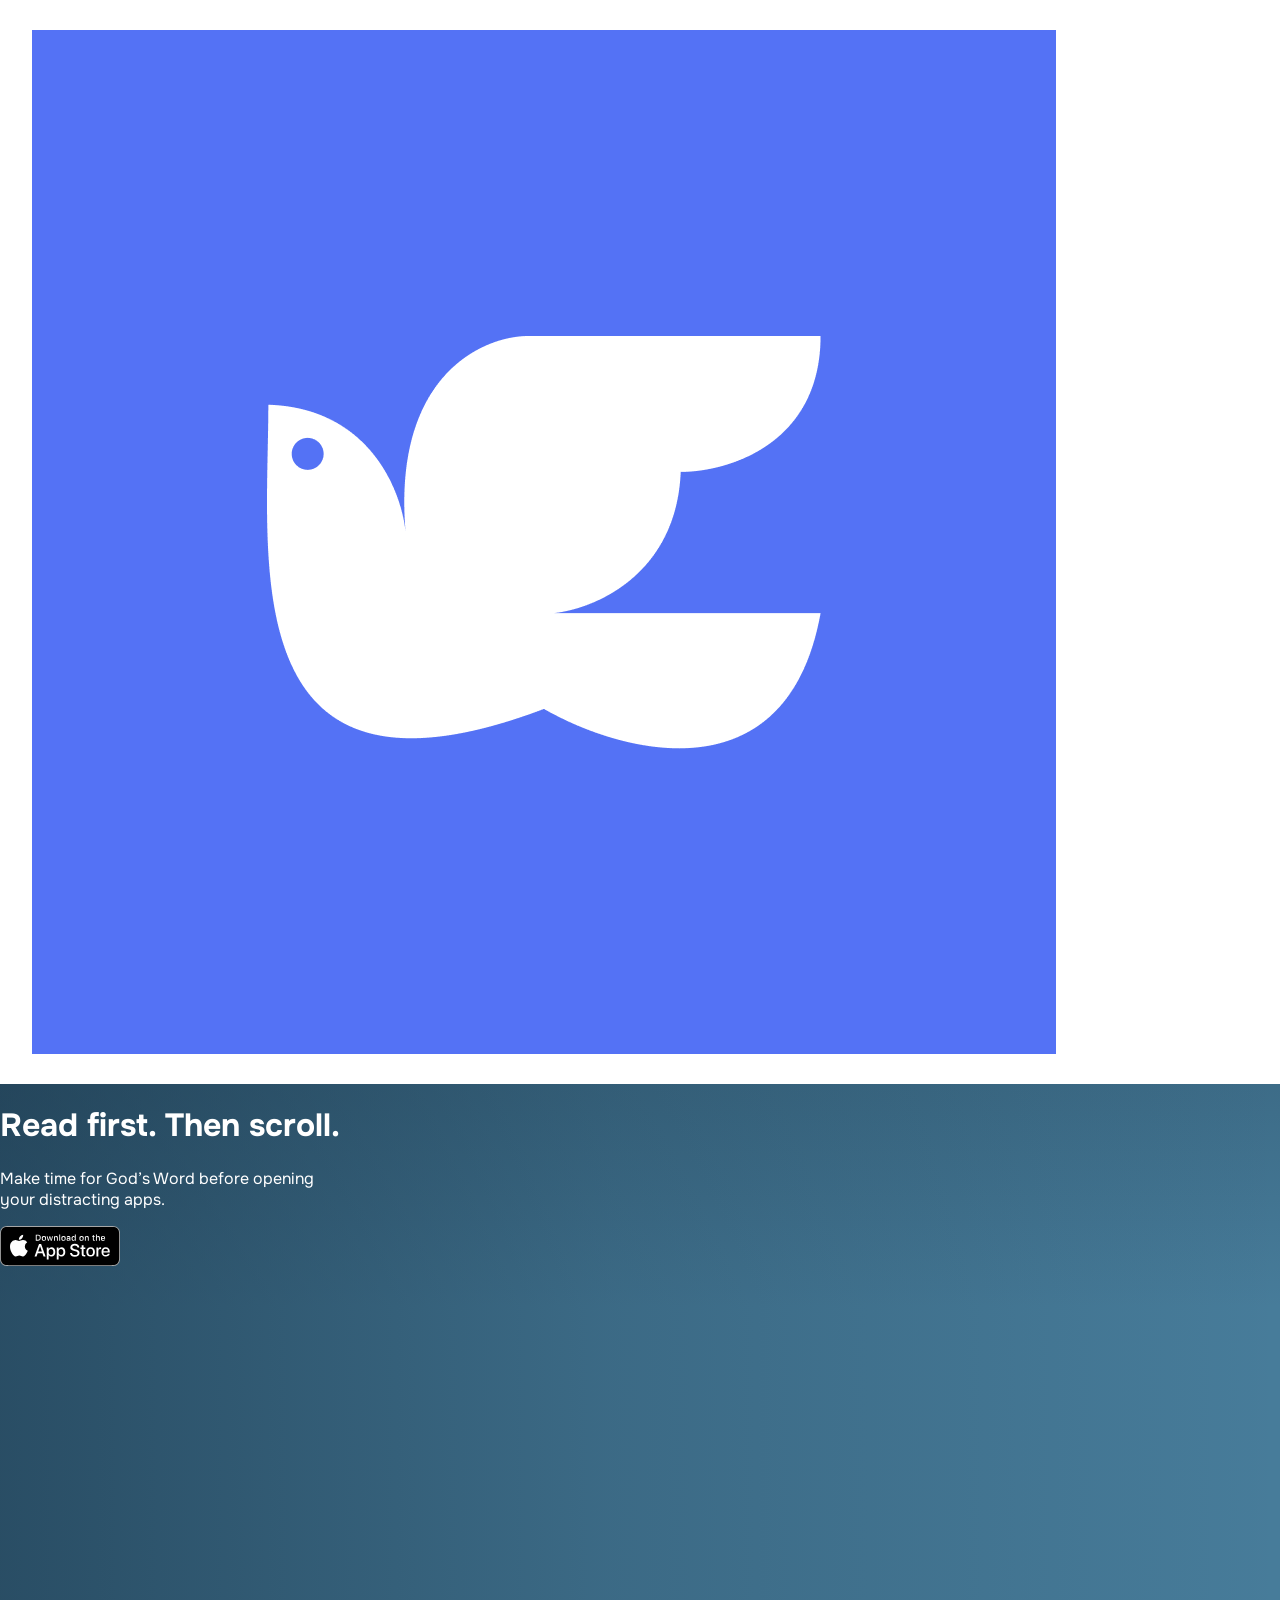
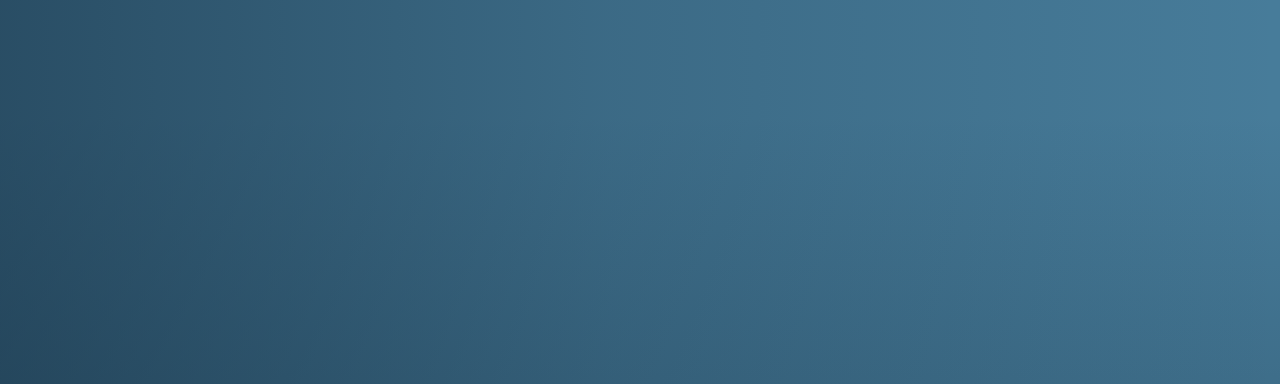
==== commit eea9fa5b: "Update index.html" ====
--- a/index.html
+++ b/index.html
@@ -1,40 +1,62 @@
 
-<!doctype html>
+<!DOCTYPE html>
 <html lang="en">
 <head>
-  <meta charset="utf-8">
+  <meta charset="UTF-8">
   <meta name="viewport" content="width=device-width, initial-scale=1">
+
   <title>BibleFirst — Read first. Then scroll.</title>
-  <meta name="description" content="Make time for God's Word before opening your distracting apps.">
+  <meta
+    name="description"
+    content="Make time for God's Word before opening your distracting apps."
+  >
 
   <link rel="preconnect" href="https://fonts.googleapis.com">
   <link rel="preconnect" href="https://fonts.gstatic.com" crossorigin>
-  <link href="https://fonts.googleapis.com/css2?family=Onest:wght@400;500;600;700;800&display=swap" rel="stylesheet">
+  <link
+    href="https://fonts.googleapis.com/css2?family=Onest:wght@400;500;600;700;800&display=swap"
+    rel="stylesheet"
+  >
+
   <link rel="stylesheet" href="style.css">
 </head>
+
 <body>
+  <header class="header">
+    <a class="brand" href="/" aria-label="BibleFirst home">
+      <img src="app-icon.svg" alt="" class="app-icon">
+      <span>BibleFirst</span>
+    </a>
+
+    <nav class="navigation" aria-label="Main navigation">
+      <a href="support.html">Support</a>
+      <a href="privacy.html">Privacy</a>
+      <a
+        href="https://www.apple.com/legal/internet-services/itunes/dev/stdeula/"
+        target="_blank"
+        rel="noopener noreferrer"
+      >Terms of Use</a>
+    </nav>
+  </header>
+
   <main class="hero">
-    <header class="header">
-      <a class="brand" href="/" aria-label="BibleFirst home">
-        <span class="brand-icon">B</span>
-        <span>BibleFirst</span>
-      </a>
+    <h1>
+      <span class="headline-primary">Read first.</span>
+      <span class="headline-accent">Then scroll.</span>
+    </h1>
 
-      <nav aria-label="Main navigation">
-        <a href="support.html">Support</a>
-        <a href="privacy.html">Privacy</a>
-        <a href="https://www.apple.com/legal/internet-services/itunes/dev/stdeula/" target="_blank" rel="noopener noreferrer">Terms of Use</a>
-      </nav>
-    </header>
+    <p>
+      Make time for God’s Word before opening<br class="desktop-break">
+      your distracting apps.
+    </p>
 
-    <section class="hero-content">
-      <h1>Read first.<br>Then <span>scroll.</span></h1>
-      <p>Make time for God's Word before opening your distracting apps.</p>
-
-      <a class="download" href="PASTE-YOUR-APP-STORE-LINK-HERE" aria-label="Download BibleFirst on the App Store">
-        <img src="app-store-badge.svg" alt="Download on the App Store">
-      </a>
-    </section>
+    <a
+      class="app-store-link"
+      href="PASTE-YOUR-APP-STORE-LINK-HERE"
+      aria-label="Download BibleFirst on the App Store"
+    >
+      <img src="app-store-badge.svg" alt="Download on the App Store">
+    </a>
   </main>
 </body>
 </html>
--- a/style.css
+++ b/style.css
@@ -1,115 +1,183 @@
 
 :root {
-  --brown: #6f514b;
-  --brown-dark: #493630;
-  --brown-soft: #8b7771;
   --blue: #5472f5;
-  --white: #ffffff;
-  --font: "Onest", system-ui, -apple-system, "Segoe UI", sans-serif;
+  --font: "Onest", system-ui, -apple-system, sans-serif;
 }
 
 * {
   box-sizing: border-box;
 }
 
+html,
 body {
-  min-height: 100vh;
+  min-height: 100%;
   margin: 0;
-  padding: 0 24px;
-  background: var(--white);
-  color: var(--brown-dark);
+}
+
+body {
   font-family: var(--font);
   -webkit-font-smoothing: antialiased;
 }
 
+.hero {
+  position: relative;
+  isolation: isolate;
+  min-height: 100svh;
+  overflow: hidden;
+  color: white;
+  background: #477c9a url("biblefirst-hero.png") center 55% / cover no-repeat;
+}
+
+.hero::before {
+  position: absolute;
+  z-index: -1;
+  inset: 0;
+  content: "";
+  background:
+    linear-gradient(90deg, rgba(14, 35, 52, .52) 0%, rgba(14, 35, 52, .2) 48%, transparent 100%),
+    linear-gradient(180deg, rgba(14, 35, 52, .18), transparent 25%, transparent 70%, rgba(14, 35, 52, .16));
+}
+
 .header {
-  width: 100%;
-  max-width: 1080px;
+  width: min(100% - 64px, 1300px);
   margin: 0 auto;
   padding: 30px 0;
+  display: flex;
+  align-items: center;
+  justify-content: space-between;
+  gap: 28px;
 }
 
 .brand {
-  color: var(--brown-dark);
-  font-size: 1.15rem;
-  font-weight: 800;
-  letter-spacing: -0.05em;
+  display: inline-flex;
+  align-items: center;
+  gap: 12px;
+  color: white;
+  font-size: 1.25rem;
+  font-weight: 700;
+  letter-spacing: -.05em;
   text-decoration: none;
 }
 
-.hero {
-  display: flex;
-  min-height: calc(100vh - 86px);
-  flex-direction: column;
-  align-items: center;
-  justify-content: center;
-  padding: 0 0 100px;
-  text-align: center;
+.brand-icon {
+  width: 38px;
+  height: 38px;
+  display: grid;
+  place-items: center;
+  border-radius: 11px;
+  background: var(--blue);
+  font-size: 1.25rem;
+  font-weight: 800;
 }
 
-.hero h1 {
-  margin: 0;
-  font-size: clamp(3.5rem, 9vw, 6.5rem);
-  font-weight: 800;
-  line-height: 1;
-  letter-spacing: -0.085em;
+nav {
+  display: flex;
+  align-items: center;
+  gap: 34px;
 }
 
-.hero h1 span {
-  color: var(--blue);
+nav a {
+  color: white;
+  font-size: .9rem;
+  font-weight: 500;
+  text-decoration: none;
+  transition: opacity .2s ease;
 }
 
-.hero p {
-  max-width: 360px;
-  margin: 26px 0 30px;
-  color: var(--brown-soft);
-  font-size: 1.05rem;
-  line-height: 1.8;
+nav a:hover {
+  opacity: .75;
 }
 
-.download-button {
-  display: inline-flex;
-  transition: transform 160ms ease, opacity 160ms ease;
+.hero-content {
+  width: min(100% - 64px, 1300px);
+  margin: 0 auto;
+  padding: clamp(80px, 11vh, 140px) 0 100px;
 }
 
-.download-button:hover {
-  transform: translateY(-2px);
-  opacity: 0.85;
+.hero-content h1 {
+  margin: 0;
+  font-size: clamp(3.8rem, 7.5vw, 7rem);
+  line-height: .99;
+  font-weight: 800;
+  letter-spacing: -.085em;
+  text-wrap: balance;
 }
 
-.download-button img {
+.hero-content h1 span {
+  color: #a9b8ff;
+}
+
+.hero-content p {
+  max-width: 440px;
+  margin: 26px 0 32px;
+  color: rgba(255, 255, 255, .92);
+  font-size: clamp(1rem, 1.5vw, 1.2rem);
+  line-height: 1.75;
+}
+
+.download {
+  display: inline-flex;
+  transition: transform .2s ease, opacity .2s ease;
+}
+
+.download:hover {
+  transform: translateY(-2px);
+  opacity: .9;
+}
+
+.download img {
   display: block;
-  width: 162px;
+  width: 170px;
   height: auto;
 }
 
-.download-button:focus-visible,
-.brand:focus-visible {
-  outline: 3px solid var(--blue);
+.brand:focus-visible,
+nav a:focus-visible,
+.download:focus-visible {
+  outline: 3px solid white;
   outline-offset: 5px;
-  border-radius: 5px;
 }
 
-@media (max-width: 480px) {
-  body {
-    padding-inline: 22px;
+@media (max-width: 640px) {
+  .hero {
+    background-position: 62% center;
+  }
+
+  .hero::before {
+    background:
+      linear-gradient(90deg, rgba(14, 35, 52, .62), rgba(14, 35, 52, .18)),
+      linear-gradient(180deg, rgba(14, 35, 52, .25), transparent 40%, rgba(14, 35, 52, .2));
   }
 
   .header {
-    padding-top: 25px;
+    width: calc(100% - 40px);
+    padding: 23px 0;
+    align-items: flex-start;
+    flex-direction: column;
+    gap: 20px;
   }
 
-  .hero {
-    padding-bottom: 70px;
+  nav {
+    flex-wrap: wrap;
+    gap: 22px;
   }
 
-  .hero h1 {
-    font-size: clamp(3.4rem, 14vw, 4.5rem);
+  nav a {
+    font-size: .82rem;
   }
 
-  .hero p {
-    max-width: 300px;
-    font-size: 0.98rem;
+  .hero-content {
+    width: calc(100% - 40px);
+    padding: 65px 0 90px;
+  }
+
+  .hero-content h1 {
+    font-size: clamp(3.5rem, 13vw, 5rem);
+  }
+
+  .hero-content p {
+    max-width: 330px;
+    font-size: 1rem;
   }
 }
 
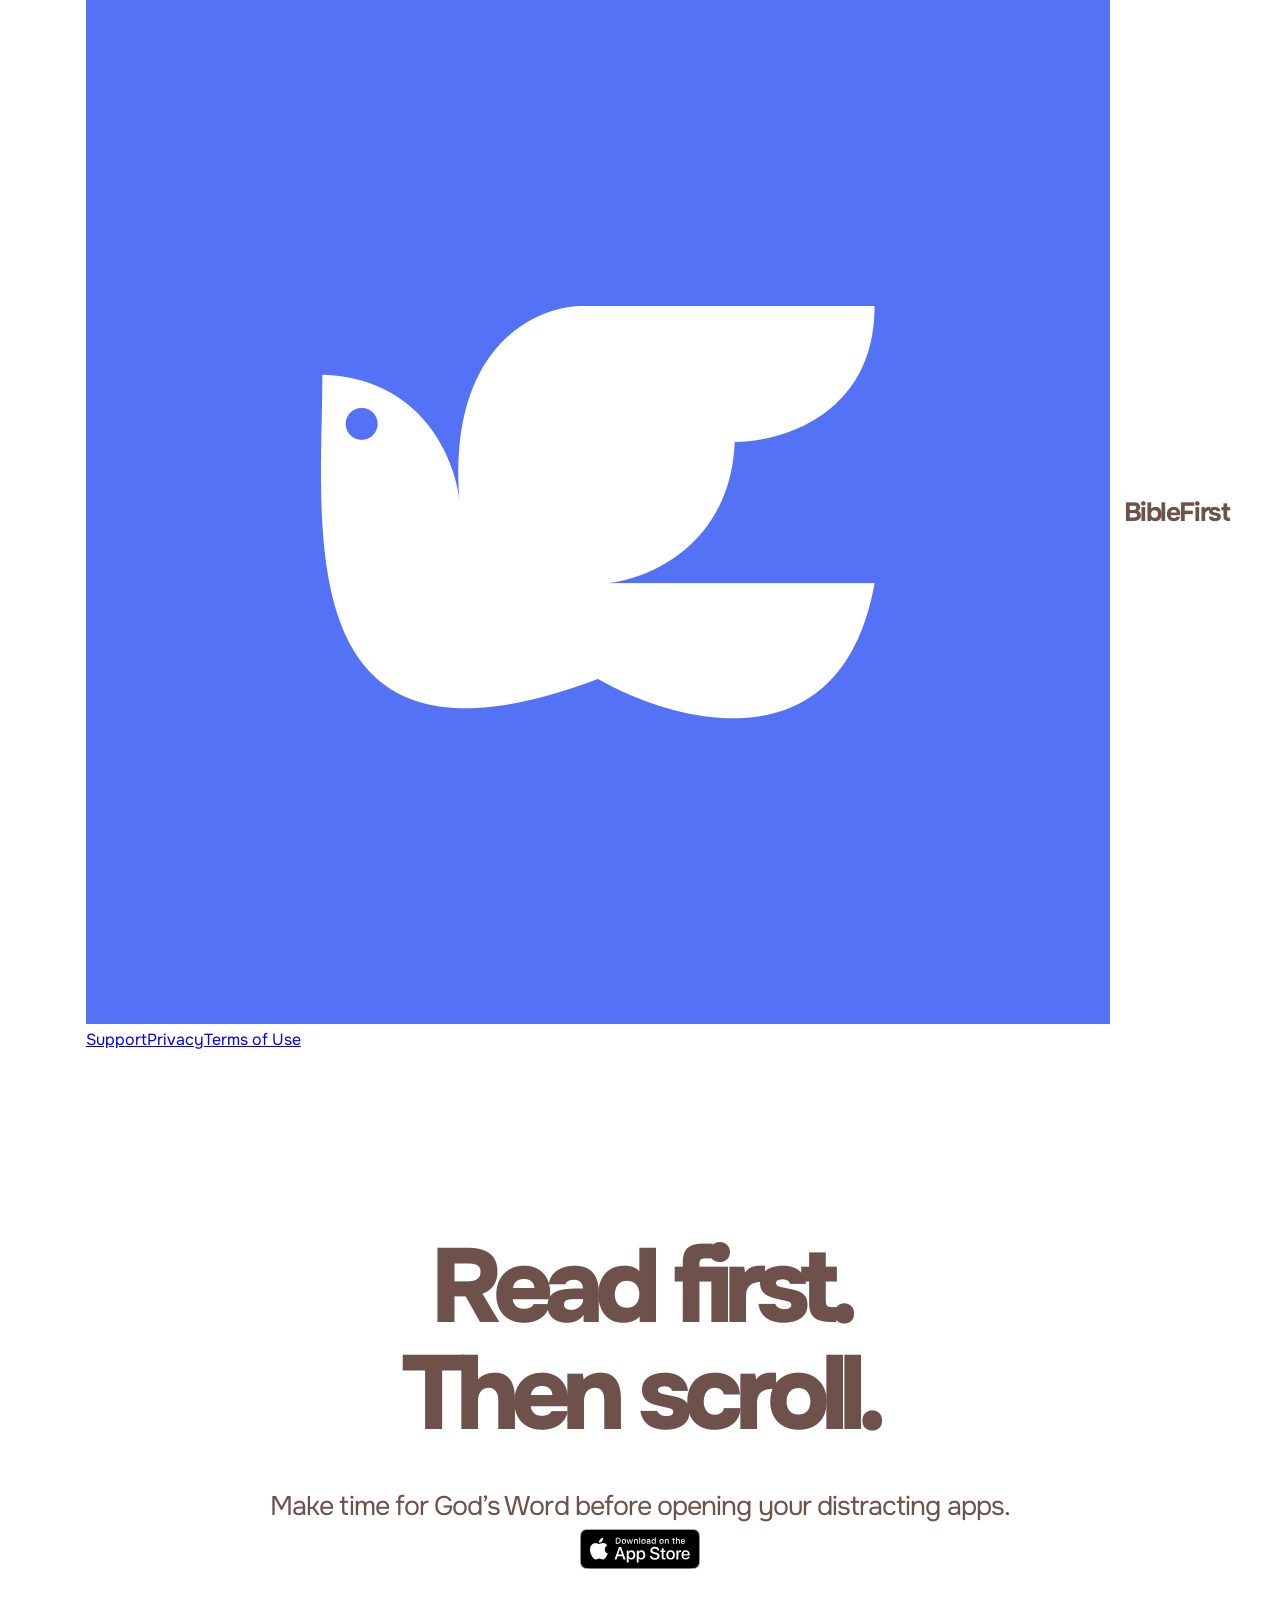
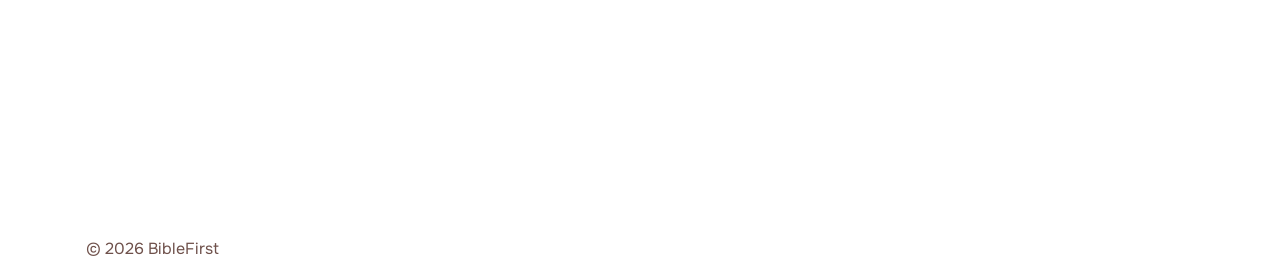
==== commit 48a32a75: "Update index.html" ====
--- a/index.html
+++ b/index.html
@@ -1,62 +1,33 @@
-
-<!DOCTYPE html>
+<!doctype html>
 <html lang="en">
 <head>
-  <meta charset="UTF-8">
-  <meta name="viewport" content="width=device-width, initial-scale=1">
+<meta charset="utf-8">
+<meta name="viewport" content="width=device-width, initial-scale=1">
+<title>BibleFirst – Read the Bible before you scroll</title>
+<meta name="description" content="BibleFirst locks your distracting apps until you read a short Bible passage each day.">
+<link rel="icon" href="app-icon.svg" type="image/svg+xml">
+<link rel="preconnect" href="https://fonts.googleapis.com">
+<link rel="preconnect" href="https://fonts.gstatic.com" crossorigin>
+<link href="https://fonts.googleapis.com/css2?family=Onest:wght@400;500;700&display=swap" rel="stylesheet">
+<link rel="stylesheet" href="style.css">
+</head>
+<body>
+<div class="wrap">
+  <header class="site">
+    <a class="brand" href="/"><img src="app-icon.svg" alt="">BibleFirst</a>
+    <nav><a href="support.html">Support</a><a href="privacy.html">Privacy</a><a href="https://www.apple.com/legal/internet-services/itunes/dev/stdeula/" target="_blank" rel="noopener">Terms of Use</a></nav>
+  </header>
+</div>
 
-  <title>BibleFirst — Read first. Then scroll.</title>
-  <meta
-    name="description"
-    content="Make time for God's Word before opening your distracting apps."
-  >
+<main class="home">
+  <section class="hero">
+    <h1>Read first.<span>Then scroll.</span></h1>
+    <p class="lead">Make time for God’s Word before opening your distracting apps.</p>
+    <!-- Paste your App Store link in the href below -->
+    <a class="store" href="#"><img src="app-store-badge.svg" alt="Download on the App Store"></a>
+  </section>
+</main>
 
-  <link rel="preconnect" href="https://fonts.googleapis.com">
-  <link rel="preconnect" href="https://fonts.gstatic.com" crossorigin>
-  <link
-    href="https://fonts.googleapis.com/css2?family=Onest:wght@400;500;600;700;800&display=swap"
-    rel="stylesheet"
-  >
-
-  <link rel="stylesheet" href="style.css">
-</head>
-
-<body>
-  <header class="header">
-    <a class="brand" href="/" aria-label="BibleFirst home">
-      <img src="app-icon.svg" alt="" class="app-icon">
-      <span>BibleFirst</span>
-    </a>
-
-    <nav class="navigation" aria-label="Main navigation">
-      <a href="support.html">Support</a>
-      <a href="privacy.html">Privacy</a>
-      <a
-        href="https://www.apple.com/legal/internet-services/itunes/dev/stdeula/"
-        target="_blank"
-        rel="noopener noreferrer"
-      >Terms of Use</a>
-    </nav>
-  </header>
-
-  <main class="hero">
-    <h1>
-      <span class="headline-primary">Read first.</span>
-      <span class="headline-accent">Then scroll.</span>
-    </h1>
-
-    <p>
-      Make time for God’s Word before opening<br class="desktop-break">
-      your distracting apps.
-    </p>
-
-    <a
-      class="app-store-link"
-      href="PASTE-YOUR-APP-STORE-LINK-HERE"
-      aria-label="Download BibleFirst on the App Store"
-    >
-      <img src="app-store-badge.svg" alt="Download on the App Store">
-    </a>
-  </main>
+<footer class="site">© 2026 BibleFirst</footer>
 </body>
 </html>
--- a/style.css
+++ b/style.css
@@ -1,183 +1,222 @@
 
 :root {
+  --brown: #6f514b;
   --blue: #5472f5;
-  --font: "Onest", system-ui, -apple-system, sans-serif;
+  --white: #ffffff;
+  --font: "Onest", sans-serif;
 }
 
 * {
   box-sizing: border-box;
 }
 
-html,
+html {
+  min-height: 100%;
+}
+
 body {
-  min-height: 100%;
+  min-height: 100vh;
   margin: 0;
-}
-
-body {
+  padding: 0 6.7%;
+  background: var(--white);
+  color: var(--brown);
   font-family: var(--font);
   -webkit-font-smoothing: antialiased;
 }
 
-.hero {
-  position: relative;
-  isolation: isolate;
-  min-height: 100svh;
-  overflow: hidden;
-  color: white;
-  background: #477c9a url("biblefirst-hero.png") center 55% / cover no-repeat;
-}
-
-.hero::before {
-  position: absolute;
-  z-index: -1;
-  inset: 0;
-  content: "";
-  background:
-    linear-gradient(90deg, rgba(14, 35, 52, .52) 0%, rgba(14, 35, 52, .2) 48%, transparent 100%),
-    linear-gradient(180deg, rgba(14, 35, 52, .18), transparent 25%, transparent 70%, rgba(14, 35, 52, .16));
-}
+/* Header */
 
 .header {
-  width: min(100% - 64px, 1300px);
-  margin: 0 auto;
-  padding: 30px 0;
+  width: 100%;
   display: flex;
   align-items: center;
   justify-content: space-between;
-  gap: 28px;
+  padding: 32px 0;
 }
 
 .brand {
   display: inline-flex;
   align-items: center;
-  gap: 12px;
-  color: white;
-  font-size: 1.25rem;
+  gap: 14px;
+  color: var(--brown);
+  font-size: 1.65rem;
   font-weight: 700;
-  letter-spacing: -.05em;
+  letter-spacing: -0.055em;
   text-decoration: none;
 }
 
-.brand-icon {
-  width: 38px;
-  height: 38px;
-  display: grid;
-  place-items: center;
-  border-radius: 11px;
-  background: var(--blue);
-  font-size: 1.25rem;
+.app-icon {
+  display: block;
+  width: 48px;
+  height: 48px;
+  object-fit: contain;
+}
+
+.navigation {
+  display: flex;
+  align-items: center;
+  gap: 42px;
+}
+
+.navigation a {
+  color: var(--brown);
+  font-size: 1rem;
+  font-weight: 400;
+  text-decoration: none;
+  transition: opacity 160ms ease;
+}
+
+.navigation a:hover {
+  opacity: 0.65;
+}
+
+/* Hero */
+
+.hero {
+  min-height: calc(100vh - 112px);
+  display: flex;
+  flex-direction: column;
+  align-items: center;
+  justify-content: center;
+  padding: 30px 0 110px;
+  text-align: center;
+}
+
+.hero h1 {
+  display: flex;
+  flex-direction: column;
+  align-items: center;
+  margin: 0;
+  font-size: clamp(4rem, 8.2vw, 7.5rem);
   font-weight: 800;
-}
-
-nav {
-  display: flex;
-  align-items: center;
-  gap: 34px;
-}
-
-nav a {
-  color: white;
-  font-size: .9rem;
-  font-weight: 500;
-  text-decoration: none;
-  transition: opacity .2s ease;
-}
-
-nav a:hover {
-  opacity: .75;
-}
-
-.hero-content {
-  width: min(100% - 64px, 1300px);
-  margin: 0 auto;
-  padding: clamp(80px, 11vh, 140px) 0 100px;
-}
-
-.hero-content h1 {
-  margin: 0;
-  font-size: clamp(3.8rem, 7.5vw, 7rem);
-  line-height: .99;
-  font-weight: 800;
-  letter-spacing: -.085em;
-  text-wrap: balance;
-}
-
-.hero-content h1 span {
-  color: #a9b8ff;
-}
-
-.hero-content p {
-  max-width: 440px;
-  margin: 26px 0 32px;
-  color: rgba(255, 255, 255, .92);
-  font-size: clamp(1rem, 1.5vw, 1.2rem);
-  line-height: 1.75;
-}
-
-.download {
-  display: inline-flex;
-  transition: transform .2s ease, opacity .2s ease;
-}
-
-.download:hover {
+  line-height: 1.02;
+  letter-spacing: -0.085em;
+}
+
+.headline-primary {
+  color: var(--brown);
+}
+
+.headline-accent {
+  color: var(--blue);
+}
+
+.hero p {
+  margin: 36px 0 0;
+  color: var(--brown);
+  font-size: clamp(1.15rem, 2.1vw, 1.75rem);
+  font-weight: 400;
+  line-height: 1.65;
+  letter-spacing: -0.035em;
+}
+
+.app-store-link {
+  display: inline-block;
+  margin-top: 54px;
+  line-height: 0;
+  transition: opacity 160ms ease, transform 160ms ease;
+}
+
+.app-store-link:hover {
+  opacity: 0.85;
   transform: translateY(-2px);
-  opacity: .9;
-}
-
-.download img {
+}
+
+.app-store-link img {
   display: block;
-  width: 170px;
+  width: 278px;
+  max-width: 100%;
   height: auto;
 }
 
 .brand:focus-visible,
-nav a:focus-visible,
-.download:focus-visible {
-  outline: 3px solid white;
+.navigation a:focus-visible,
+.app-store-link:focus-visible {
+  outline: 3px solid var(--blue);
   outline-offset: 5px;
-}
-
-@media (max-width: 640px) {
+  border-radius: 5px;
+}
+
+/* Responsive */
+
+@media (max-width: 700px) {
+  body {
+    padding: 0 24px;
+  }
+
+  .header {
+    padding: 24px 0;
+    gap: 18px;
+  }
+
+  .brand {
+    gap: 9px;
+    font-size: 1.2rem;
+  }
+
+  .app-icon {
+    width: 36px;
+    height: 36px;
+  }
+
+  .navigation {
+    gap: 16px;
+  }
+
+  .navigation a {
+    font-size: 0.78rem;
+  }
+
   .hero {
-    background-position: 62% center;
-  }
-
-  .hero::before {
-    background:
-      linear-gradient(90deg, rgba(14, 35, 52, .62), rgba(14, 35, 52, .18)),
-      linear-gradient(180deg, rgba(14, 35, 52, .25), transparent 40%, rgba(14, 35, 52, .2));
-  }
-
+    min-height: calc(100svh - 84px);
+    padding: 20px 0 70px;
+  }
+
+  .hero h1 {
+    font-size: clamp(3.2rem, 10vw, 5rem);
+  }
+
+  .hero p {
+    margin-top: 25px;
+    font-size: clamp(1rem, 3.5vw, 1.25rem);
+  }
+
+  .app-store-link {
+    margin-top: 36px;
+  }
+
+  .app-store-link img {
+    width: 220px;
+  }
+}
+
+@media (max-width: 460px) {
   .header {
-    width: calc(100% - 40px);
-    padding: 23px 0;
     align-items: flex-start;
     flex-direction: column;
     gap: 20px;
   }
 
-  nav {
-    flex-wrap: wrap;
-    gap: 22px;
-  }
-
-  nav a {
-    font-size: .82rem;
-  }
-
-  .hero-content {
-    width: calc(100% - 40px);
-    padding: 65px 0 90px;
-  }
-
-  .hero-content h1 {
-    font-size: clamp(3.5rem, 13vw, 5rem);
-  }
-
-  .hero-content p {
-    max-width: 330px;
-    font-size: 1rem;
+  .navigation {
+    width: 100%;
+    justify-content: space-between;
+    gap: 12px;
+  }
+
+  .navigation a {
+    font-size: 0.8rem;
+  }
+
+  .hero {
+    min-height: calc(100svh - 135px);
+  }
+
+  .hero h1 {
+    font-size: clamp(3rem, 12vw, 4rem);
+  }
+
+  .desktop-break {
+    display: none;
   }
 }
 
